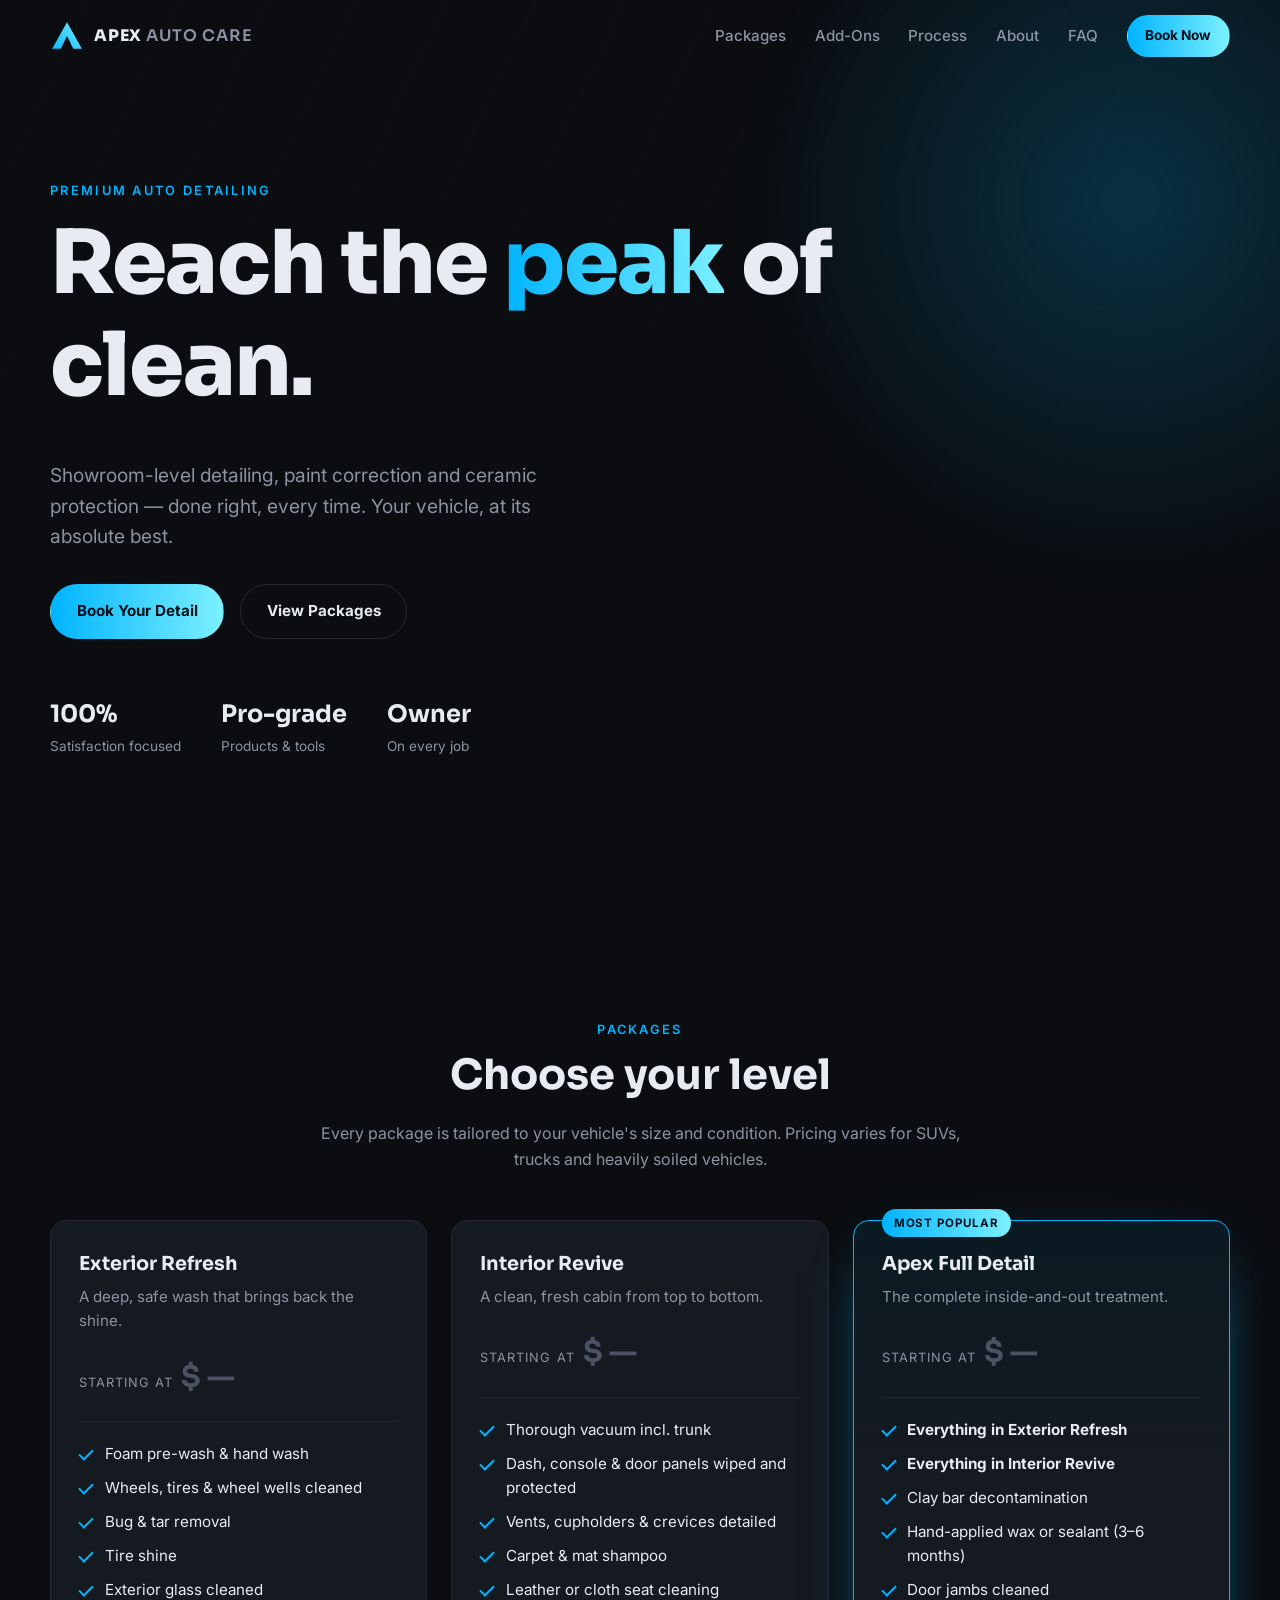
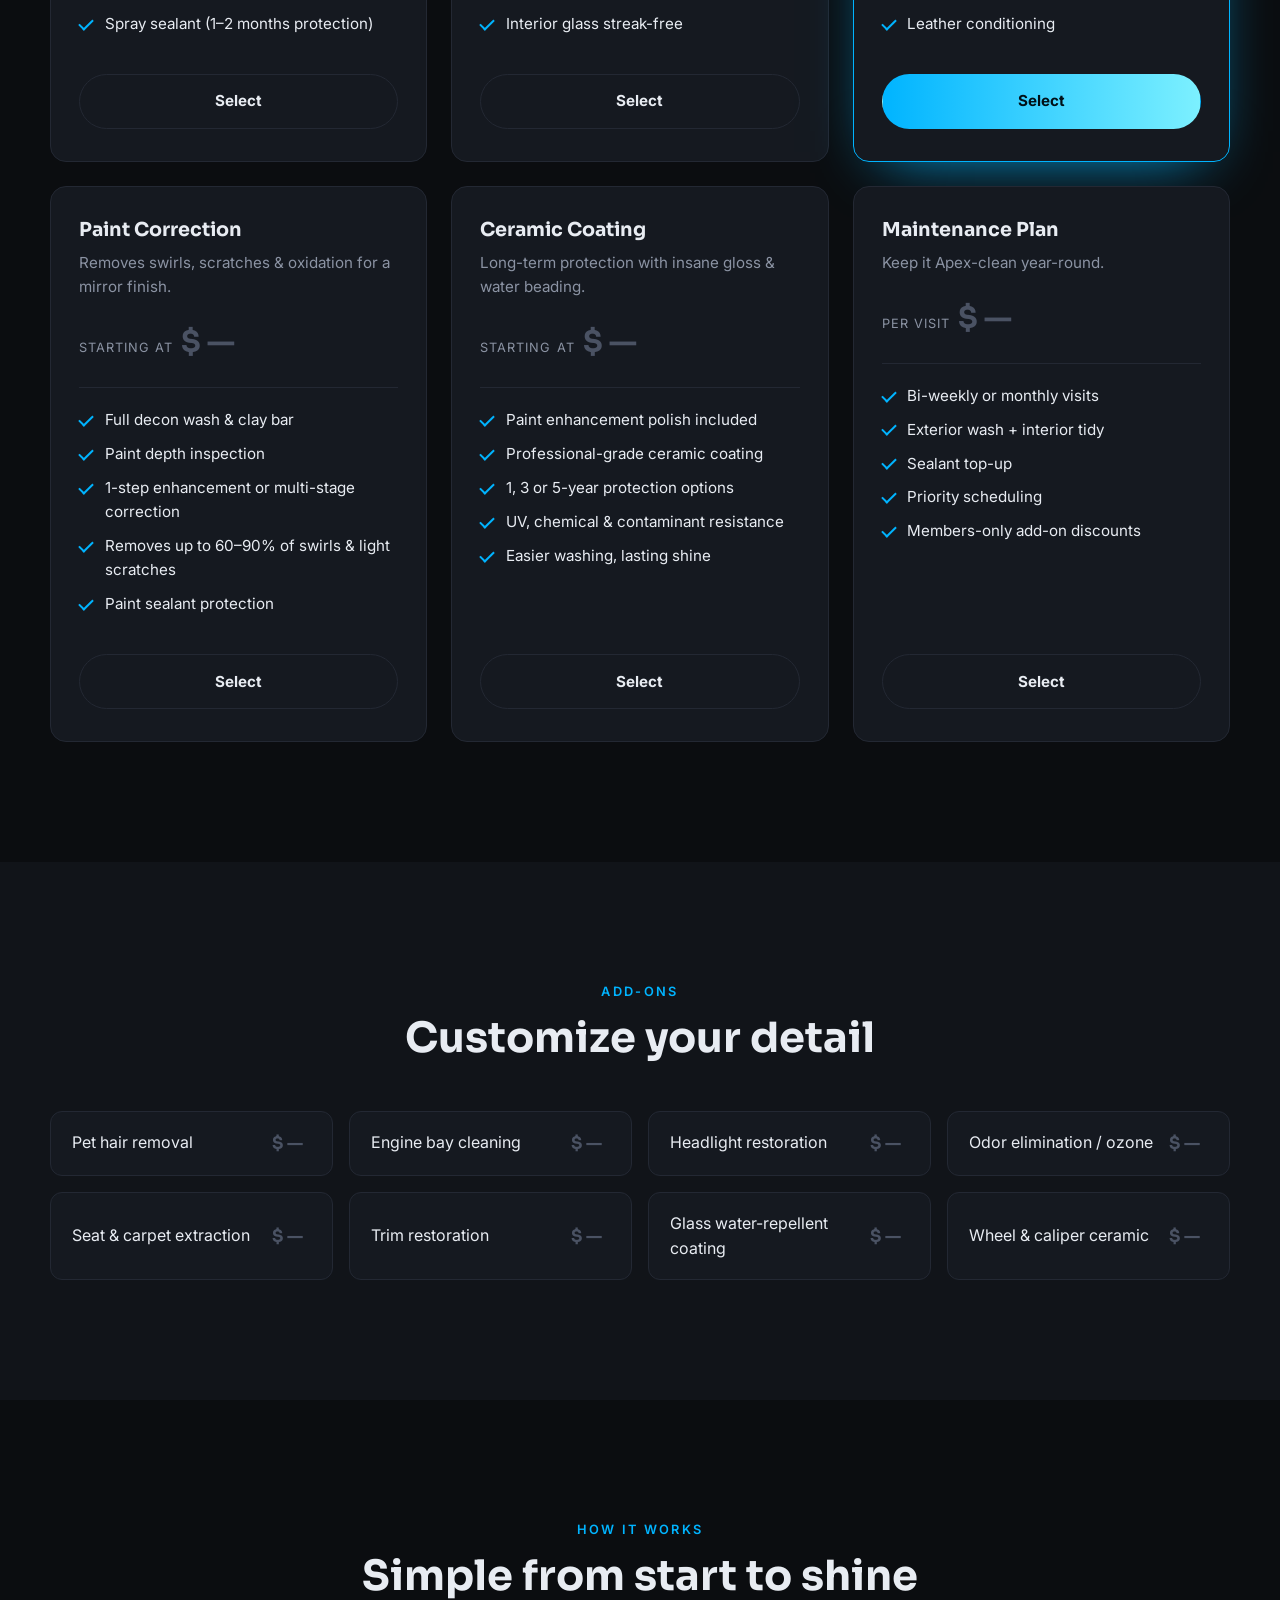
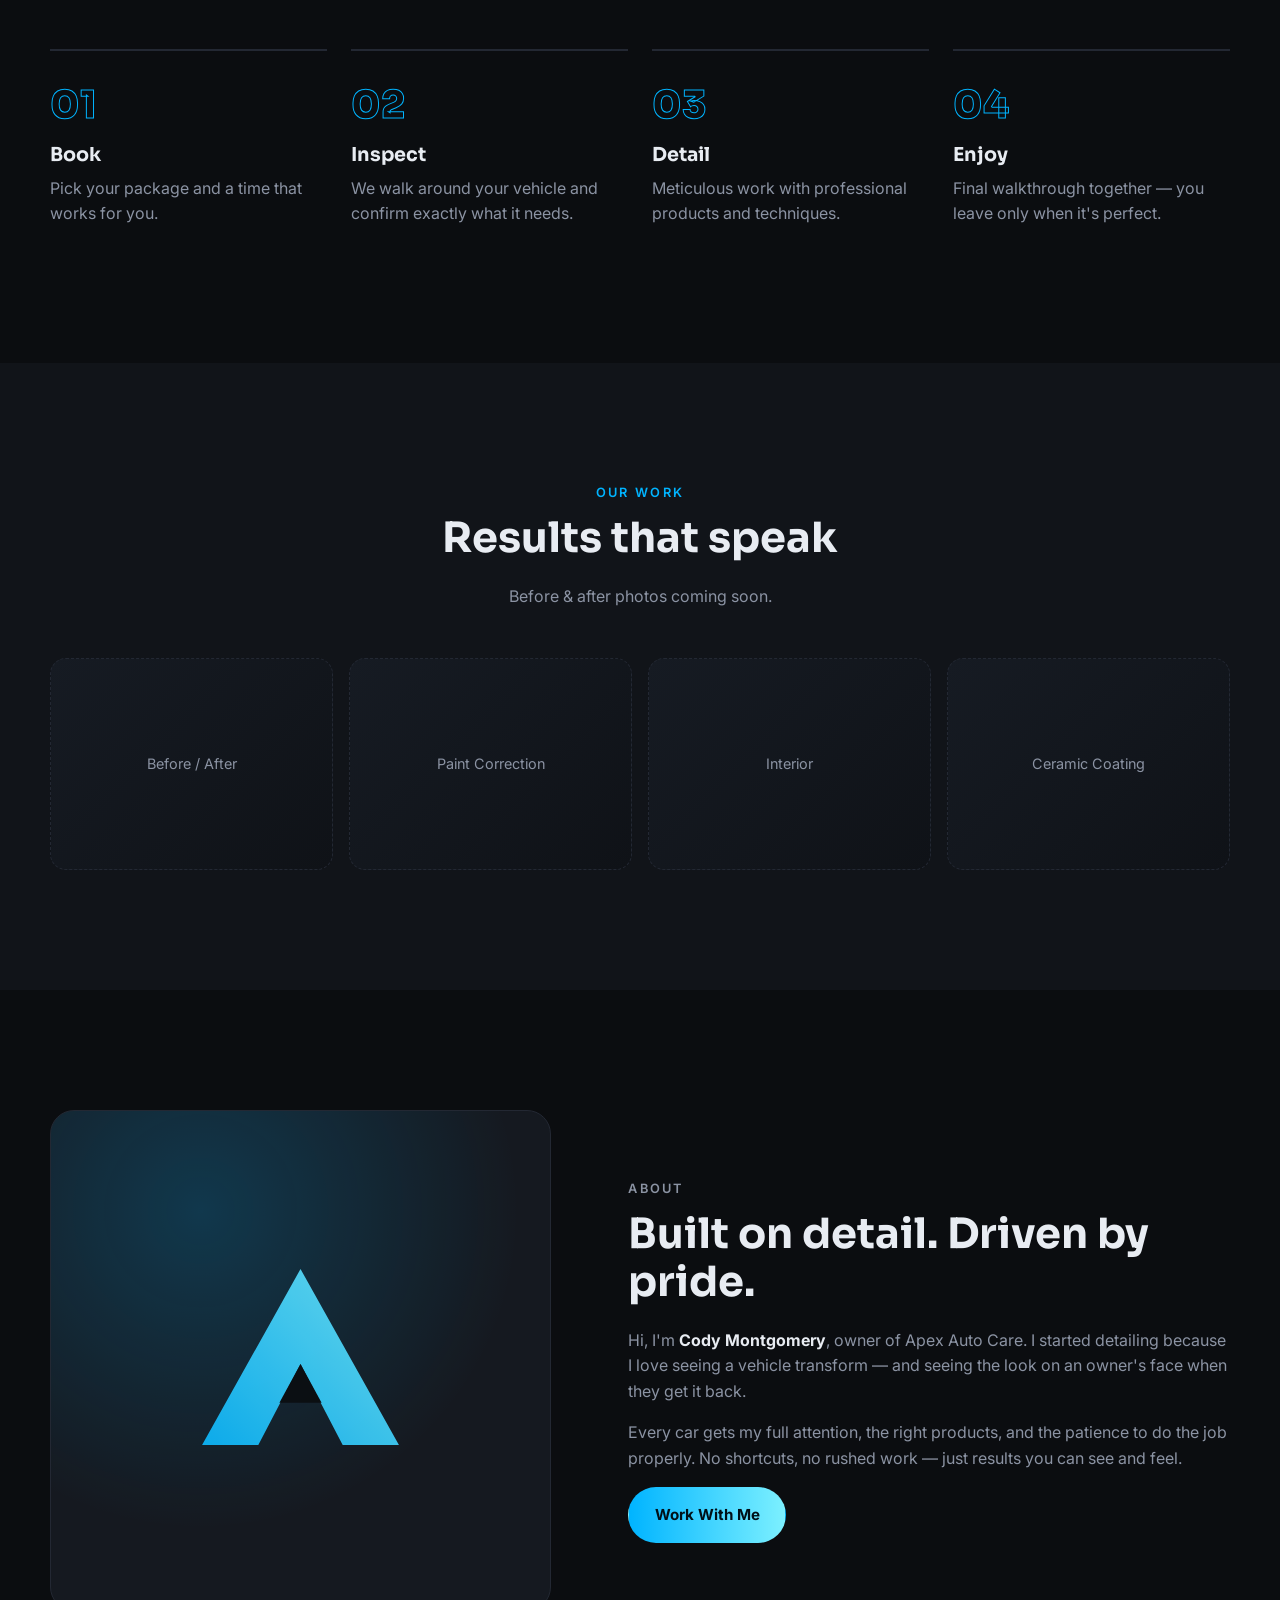
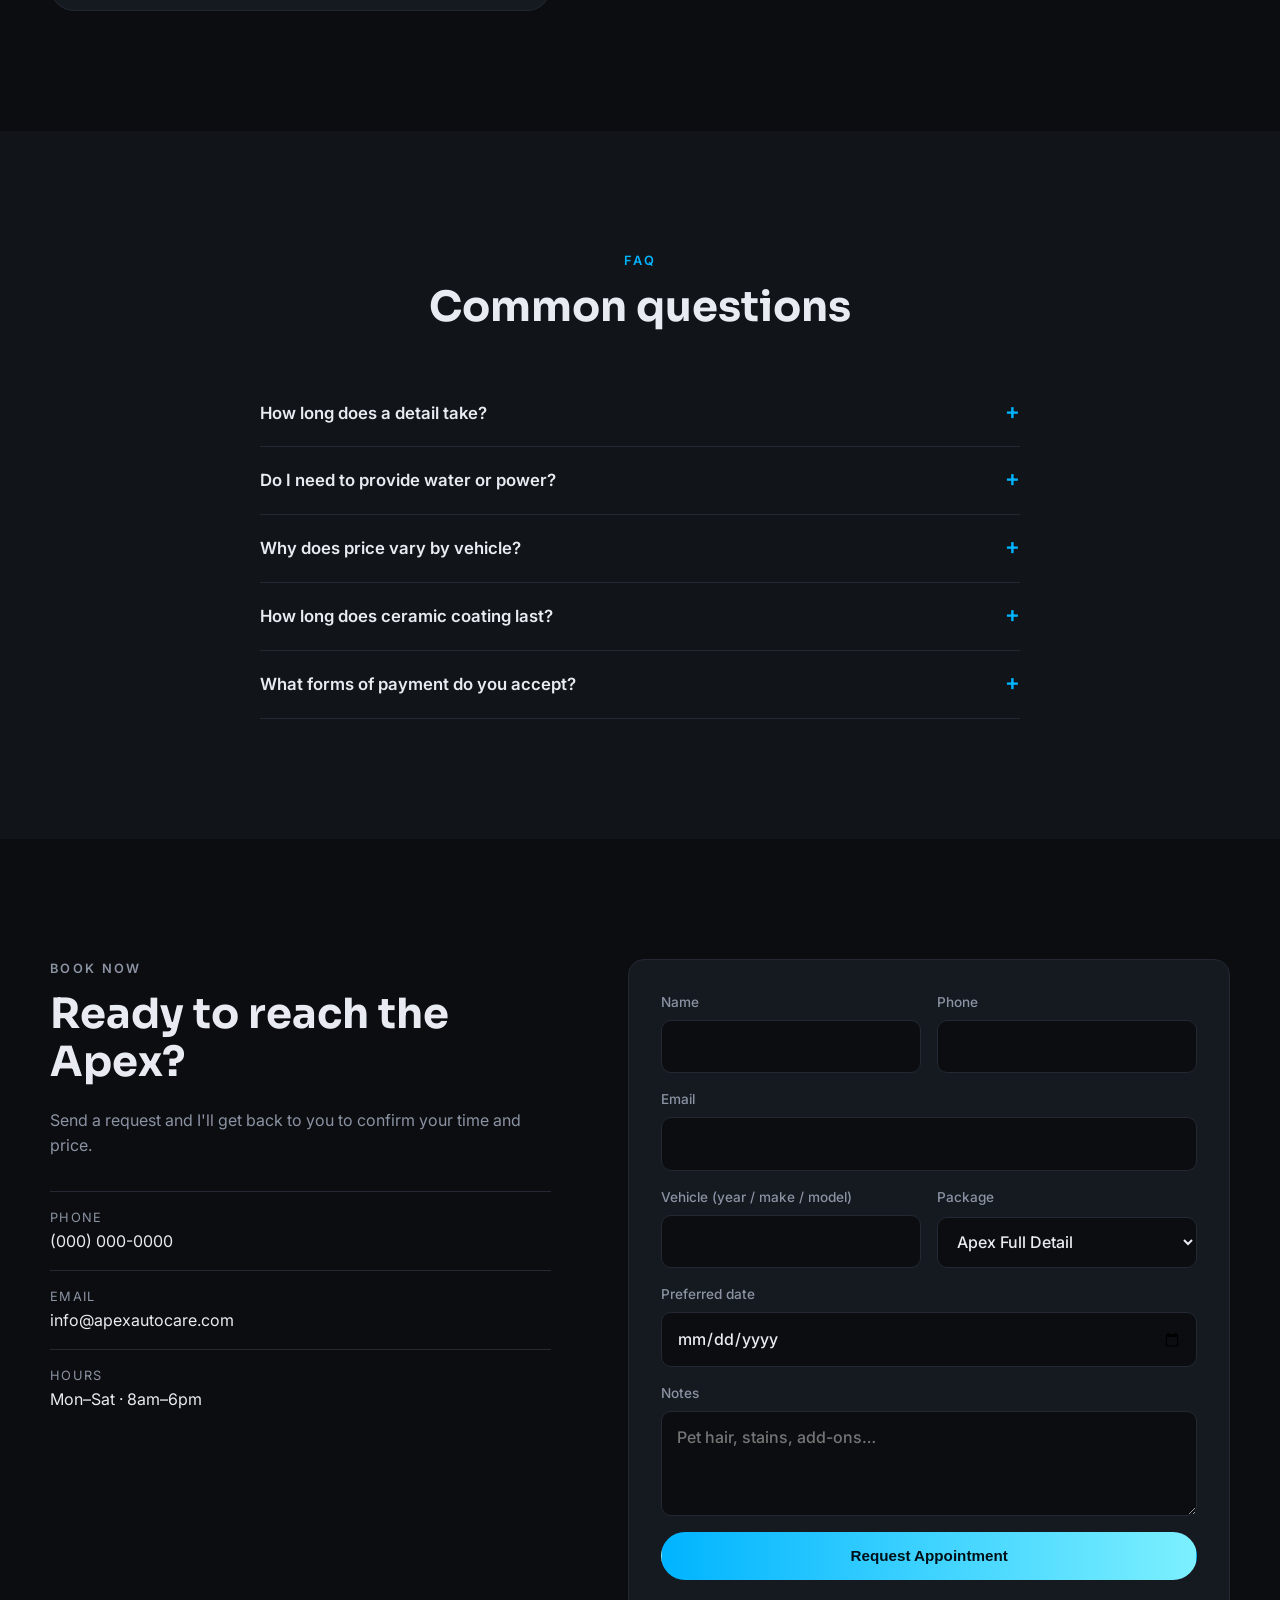
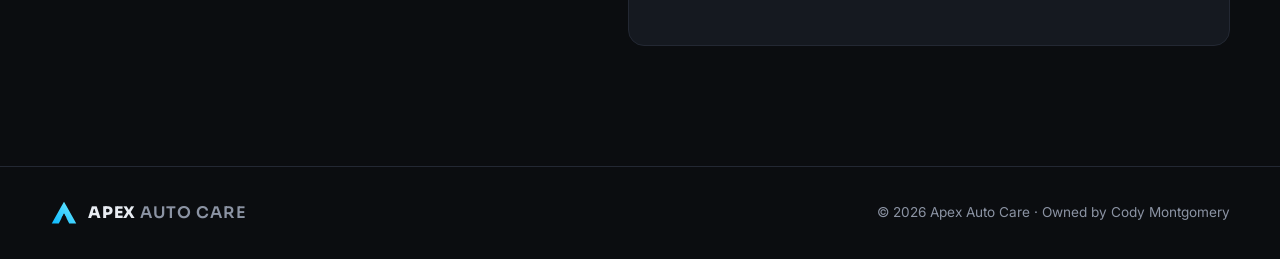
==== index.html @ 931d9468 "Add Apex Auto Care website and project memory file Co-Authored-By: Claude Opus 5.5 <noreply@anthropi" ====
<!DOCTYPE html>
<html lang="en">
<head>
  <meta charset="UTF-8" />
  <meta name="viewport" content="width=device-width, initial-scale=1.0" />
  <title>Apex Auto Care | Professional Auto Detailing</title>
  <meta name="description" content="Apex Auto Care — premium auto detailing, paint correction and ceramic coating. Owned and operated by Cody Montgomery." />
  <meta name="theme-color" content="#0b0d10" />
  <link rel="icon" href="assets/logo.svg" type="image/svg+xml" />
  <link rel="preconnect" href="https://fonts.googleapis.com" />
  <link rel="preconnect" href="https://fonts.gstatic.com" crossorigin />
  <link href="https://fonts.googleapis.com/css2?family=Inter:wght@400;500;600;700&family=Sora:wght@600;700;800&display=swap" rel="stylesheet" />
  <link rel="stylesheet" href="styles.css" />
</head>
<body>

  <!-- ===== NAV ===== -->
  <header class="nav" id="nav">
    <div class="container nav__inner">
      <a href="#top" class="logo" aria-label="Apex Auto Care home">
        <img src="assets/logo.svg" alt="" width="34" height="34" />
        <span>APEX <em>AUTO CARE</em></span>
      </a>
      <nav class="nav__links" id="navLinks" aria-label="Main">
        <a href="#packages">Packages</a>
        <a href="#addons">Add-Ons</a>
        <a href="#process">Process</a>
        <a href="#about">About</a>
        <a href="#faq">FAQ</a>
        <a href="#book" class="btn btn--sm">Book Now</a>
      </nav>
      <button class="nav__toggle" id="navToggle" aria-label="Open menu" aria-expanded="false" aria-controls="navLinks">
        <span></span><span></span><span></span>
      </button>
    </div>
  </header>

  <main id="top">

    <!-- ===== HERO ===== -->
    <section class="hero">
      <div class="hero__glow" aria-hidden="true"></div>
      <div class="container hero__inner">
        <p class="eyebrow">Premium Auto Detailing</p>
        <h1>Reach the <span class="accent">peak</span> of clean.</h1>
        <p class="hero__sub">Showroom-level detailing, paint correction and ceramic protection — done right, every time. Your vehicle, at its absolute best.</p>
        <div class="hero__cta">
          <a href="#book" class="btn">Book Your Detail</a>
          <a href="#packages" class="btn btn--ghost">View Packages</a>
        </div>
        <ul class="hero__stats">
          <li><strong>100%</strong><span>Satisfaction focused</span></li>
          <li><strong>Pro-grade</strong><span>Products &amp; tools</span></li>
          <li><strong>Owner</strong><span>On every job</span></li>
        </ul>
      </div>
    </section>

    <!-- ===== PACKAGES ===== -->
    <section class="section" id="packages">
      <div class="container">
        <div class="section__head">
          <p class="eyebrow">Packages</p>
          <h2>Choose your level</h2>
          <p>Every package is tailored to your vehicle's size and condition. Pricing varies for SUVs, trucks and heavily soiled vehicles.</p>
        </div>

        <div class="cards">
          <!-- Exterior -->
          <article class="card">
            <h3>Exterior Refresh</h3>
            <p class="card__desc">A deep, safe wash that brings back the shine.</p>
            <p class="price"><span class="price__from">Starting at</span> <span class="price__amt"><!-- PRICE --></span></p>
            <ul class="checks">
              <li>Foam pre-wash &amp; hand wash</li>
              <li>Wheels, tires &amp; wheel wells cleaned</li>
              <li>Bug &amp; tar removal</li>
              <li>Tire shine</li>
              <li>Exterior glass cleaned</li>
              <li>Spray sealant (1–2 months protection)</li>
            </ul>
            <a href="#book" class="btn btn--ghost btn--block" data-package="Exterior Refresh">Select</a>
          </article>

          <!-- Interior -->
          <article class="card">
            <h3>Interior Revive</h3>
            <p class="card__desc">A clean, fresh cabin from top to bottom.</p>
            <p class="price"><span class="price__from">Starting at</span> <span class="price__amt"><!-- PRICE --></span></p>
            <ul class="checks">
              <li>Thorough vacuum incl. trunk</li>
              <li>Dash, console &amp; door panels wiped and protected</li>
              <li>Vents, cupholders &amp; crevices detailed</li>
              <li>Carpet &amp; mat shampoo</li>
              <li>Leather or cloth seat cleaning</li>
              <li>Interior glass streak-free</li>
            </ul>
            <a href="#book" class="btn btn--ghost btn--block" data-package="Interior Revive">Select</a>
          </article>

          <!-- Full Detail (featured) -->
          <article class="card card--featured">
            <span class="badge">Most Popular</span>
            <h3>Apex Full Detail</h3>
            <p class="card__desc">The complete inside-and-out treatment.</p>
            <p class="price"><span class="price__from">Starting at</span> <span class="price__amt"><!-- PRICE --></span></p>
            <ul class="checks">
              <li><strong>Everything in Exterior Refresh</strong></li>
              <li><strong>Everything in Interior Revive</strong></li>
              <li>Clay bar decontamination</li>
              <li>Hand-applied wax or sealant (3–6 months)</li>
              <li>Door jambs cleaned</li>
              <li>Leather conditioning</li>
            </ul>
            <a href="#book" class="btn btn--block" data-package="Apex Full Detail">Select</a>
          </article>

          <!-- Paint Correction -->
          <article class="card">
            <h3>Paint Correction</h3>
            <p class="card__desc">Removes swirls, scratches &amp; oxidation for a mirror finish.</p>
            <p class="price"><span class="price__from">Starting at</span> <span class="price__amt"><!-- PRICE --></span></p>
            <ul class="checks">
              <li>Full decon wash &amp; clay bar</li>
              <li>Paint depth inspection</li>
              <li>1-step enhancement or multi-stage correction</li>
              <li>Removes up to 60–90% of swirls &amp; light scratches</li>
              <li>Paint sealant protection</li>
            </ul>
            <a href="#book" class="btn btn--ghost btn--block" data-package="Paint Correction">Select</a>
          </article>

          <!-- Ceramic -->
          <article class="card">
            <h3>Ceramic Coating</h3>
            <p class="card__desc">Long-term protection with insane gloss &amp; water beading.</p>
            <p class="price"><span class="price__from">Starting at</span> <span class="price__amt"><!-- PRICE --></span></p>
            <ul class="checks">
              <li>Paint enhancement polish included</li>
              <li>Professional-grade ceramic coating</li>
              <li>1, 3 or 5-year protection options</li>
              <li>UV, chemical &amp; contaminant resistance</li>
              <li>Easier washing, lasting shine</li>
            </ul>
            <a href="#book" class="btn btn--ghost btn--block" data-package="Ceramic Coating">Select</a>
          </article>

          <!-- Maintenance -->
          <article class="card">
            <h3>Maintenance Plan</h3>
            <p class="card__desc">Keep it Apex-clean year-round.</p>
            <p class="price"><span class="price__from">Per visit</span> <span class="price__amt"><!-- PRICE --></span></p>
            <ul class="checks">
              <li>Bi-weekly or monthly visits</li>
              <li>Exterior wash + interior tidy</li>
              <li>Sealant top-up</li>
              <li>Priority scheduling</li>
              <li>Members-only add-on discounts</li>
            </ul>
            <a href="#book" class="btn btn--ghost btn--block" data-package="Maintenance Plan">Select</a>
          </article>
        </div>
      </div>
    </section>

    <!-- ===== ADD-ONS ===== -->
    <section class="section section--alt" id="addons">
      <div class="container">
        <div class="section__head">
          <p class="eyebrow">Add-Ons</p>
          <h2>Customize your detail</h2>
        </div>
        <div class="addons">
          <div class="addon"><span>Pet hair removal</span><span class="price__amt"><!-- PRICE --></span></div>
          <div class="addon"><span>Engine bay cleaning</span><span class="price__amt"><!-- PRICE --></span></div>
          <div class="addon"><span>Headlight restoration</span><span class="price__amt"><!-- PRICE --></span></div>
          <div class="addon"><span>Odor elimination / ozone</span><span class="price__amt"><!-- PRICE --></span></div>
          <div class="addon"><span>Seat &amp; carpet extraction</span><span class="price__amt"><!-- PRICE --></span></div>
          <div class="addon"><span>Trim restoration</span><span class="price__amt"><!-- PRICE --></span></div>
          <div class="addon"><span>Glass water-repellent coating</span><span class="price__amt"><!-- PRICE --></span></div>
          <div class="addon"><span>Wheel &amp; caliper ceramic</span><span class="price__amt"><!-- PRICE --></span></div>
        </div>
      </div>
    </section>

    <!-- ===== PROCESS ===== -->
    <section class="section" id="process">
      <div class="container">
        <div class="section__head">
          <p class="eyebrow">How It Works</p>
          <h2>Simple from start to shine</h2>
        </div>
        <ol class="steps">
          <li><span class="steps__num">01</span><h3>Book</h3><p>Pick your package and a time that works for you.</p></li>
          <li><span class="steps__num">02</span><h3>Inspect</h3><p>We walk around your vehicle and confirm exactly what it needs.</p></li>
          <li><span class="steps__num">03</span><h3>Detail</h3><p>Meticulous work with professional products and techniques.</p></li>
          <li><span class="steps__num">04</span><h3>Enjoy</h3><p>Final walkthrough together — you leave only when it's perfect.</p></li>
        </ol>
      </div>
    </section>

    <!-- ===== GALLERY ===== -->
    <section class="section section--alt" id="gallery">
      <div class="container">
        <div class="section__head">
          <p class="eyebrow">Our Work</p>
          <h2>Results that speak</h2>
          <p>Before &amp; after photos coming soon.</p>
        </div>
        <!-- Replace each .gallery__item with <img src="assets/photo.jpg" alt="..."> -->
        <div class="gallery">
          <div class="gallery__item"><span>Before / After</span></div>
          <div class="gallery__item"><span>Paint Correction</span></div>
          <div class="gallery__item"><span>Interior</span></div>
          <div class="gallery__item"><span>Ceramic Coating</span></div>
        </div>
      </div>
    </section>

    <!-- ===== ABOUT ===== -->
    <section class="section" id="about">
      <div class="container about">
        <div class="about__img" aria-hidden="true">
          <img src="assets/logo.svg" alt="" />
        </div>
        <div>
          <p class="eyebrow">About</p>
          <h2>Built on detail. Driven by pride.</h2>
          <p>Hi, I'm <strong>Cody Montgomery</strong>, owner of Apex Auto Care. I started detailing because I love seeing a vehicle transform — and seeing the look on an owner's face when they get it back.</p>
          <p>Every car gets my full attention, the right products, and the patience to do the job properly. No shortcuts, no rushed work — just results you can see and feel.</p>
          <a href="#book" class="btn">Work With Me</a>
        </div>
      </div>
    </section>

    <!-- ===== FAQ ===== -->
    <section class="section section--alt" id="faq">
      <div class="container container--narrow">
        <div class="section__head">
          <p class="eyebrow">FAQ</p>
          <h2>Common questions</h2>
        </div>
        <details>
          <summary>How long does a detail take?</summary>
          <p>Most exterior or interior packages take 1–3 hours. A full detail typically takes 3–5 hours, and paint correction or ceramic coating can take a full day or more.</p>
        </details>
        <details>
          <summary>Do I need to provide water or power?</summary>
          <p>Let us know your setup when booking and we'll confirm what's needed for your location.</p>
        </details>
        <details>
          <summary>Why does price vary by vehicle?</summary>
          <p>Larger vehicles and those with heavy dirt, pet hair, or stains take more time and product. We'll always confirm the price before starting.</p>
        </details>
        <details>
          <summary>How long does ceramic coating last?</summary>
          <p>Depending on the coating chosen and how it's maintained, 1 to 5+ years.</p>
        </details>
        <details>
          <summary>What forms of payment do you accept?</summary>
          <p>Cash, card and common payment apps. Payment is due when the job is complete.</p>
        </details>
      </div>
    </section>

    <!-- ===== BOOK / CONTACT ===== -->
    <section class="section" id="book">
      <div class="container book">
        <div>
          <p class="eyebrow">Book Now</p>
          <h2>Ready to reach the Apex?</h2>
          <p>Send a request and I'll get back to you to confirm your time and price.</p>
          <ul class="contact">
            <!-- TODO: replace placeholders with real info -->
            <li><span>Phone</span><a href="tel:+10000000000">(000) 000-0000</a></li>
            <li><span>Email</span><a href="mailto:info@apexautocare.com">info@apexautocare.com</a></li>
            <li><span>Hours</span>Mon–Sat · 8am–6pm</li>
          </ul>
        </div>

        <!-- TODO: connect to a form service (e.g. Formspree) by setting action="..." -->
        <form class="form" id="bookForm" novalidate>
          <div class="form__row">
            <label>Name<input type="text" name="name" required autocomplete="name" /></label>
            <label>Phone<input type="tel" name="phone" required autocomplete="tel" /></label>
          </div>
          <label>Email<input type="email" name="email" autocomplete="email" /></label>
          <div class="form__row">
            <label>Vehicle (year / make / model)<input type="text" name="vehicle" required /></label>
            <label>Package
              <select name="package" id="packageSelect">
                <option>Exterior Refresh</option>
                <option>Interior Revive</option>
                <option selected>Apex Full Detail</option>
                <option>Paint Correction</option>
                <option>Ceramic Coating</option>
                <option>Maintenance Plan</option>
                <option>Not sure yet</option>
              </select>
            </label>
          </div>
          <label>Preferred date<input type="date" name="date" /></label>
          <label>Notes<textarea name="notes" rows="3" placeholder="Pet hair, stains, add-ons…"></textarea></label>
          <button type="submit" class="btn btn--block">Request Appointment</button>
          <p class="form__msg" id="formMsg" role="status"></p>
        </form>
      </div>
    </section>
  </main>

  <!-- ===== FOOTER ===== -->
  <footer class="footer">
    <div class="container footer__inner">
      <a href="#top" class="logo">
        <img src="assets/logo.svg" alt="" width="28" height="28" />
        <span>APEX <em>AUTO CARE</em></span>
      </a>
      <p>&copy; <span id="year"></span> Apex Auto Care · Owned by Cody Montgomery</p>
    </div>
  </footer>

  <script src="script.js"></script>
</body>
</html>
---- styles.css ----
/* ===== Apex Auto Care — theme tokens ===== */
:root {
  --bg: #0b0d10;
  --bg-alt: #111419;
  --card: #151920;
  --line: #232833;
  --text: #e8ecf2;
  --muted: #8b93a3;
  --accent: #00b4ff;
  --accent-2: #7cf0ff;
  --radius: 16px;
  --font: "Inter", system-ui, sans-serif;
  --font-head: "Sora", "Inter", sans-serif;
}

*, *::before, *::after { box-sizing: border-box; }
html { scroll-behavior: smooth; scroll-padding-top: 80px; }
body {
  margin: 0;
  background: var(--bg);
  color: var(--text);
  font-family: var(--font);
  line-height: 1.6;
  -webkit-font-smoothing: antialiased;
  overflow-x: hidden;
}
img { max-width: 100%; display: block; }
a { color: inherit; text-decoration: none; }
h1, h2, h3 { font-family: var(--font-head); line-height: 1.15; margin: 0 0 .5em; }
h2 { font-size: clamp(1.8rem, 4vw, 2.6rem); }
h3 { font-size: 1.2rem; }
p { margin: 0 0 1em; }

.container { width: min(1180px, 100% - 32px); margin-inline: auto; }
.container--narrow { width: min(760px, 100% - 32px); }
.accent {
  background: linear-gradient(90deg, var(--accent), var(--accent-2));
  -webkit-background-clip: text; background-clip: text; color: transparent;
}
.eyebrow {
  color: var(--accent); font-weight: 600; font-size: .8rem;
  letter-spacing: .18em; text-transform: uppercase; margin-bottom: .75rem;
}

/* ===== Buttons ===== */
.btn {
  display: inline-flex; align-items: center; justify-content: center;
  padding: .9rem 1.6rem; border-radius: 999px; border: 1px solid transparent;
  background: linear-gradient(90deg, var(--accent), var(--accent-2));
  color: #001018; font-weight: 700; font-size: .95rem; cursor: pointer;
  transition: transform .2s, box-shadow .2s, background .2s;
}
.btn:hover { transform: translateY(-2px); box-shadow: 0 10px 30px -10px var(--accent); }
.btn--ghost { background: transparent; color: var(--text); border-color: var(--line); }
.btn--ghost:hover { border-color: var(--accent); box-shadow: none; }
.btn--sm { padding: .55rem 1.1rem; font-size: .85rem; }
.btn--block { width: 100%; }

/* ===== Nav ===== */
.nav {
  position: fixed; inset: 0 0 auto; z-index: 50;
  transition: background .3s, border-color .3s;
  border-bottom: 1px solid transparent;
}
.nav.is-scrolled {
  background: rgba(11, 13, 16, .85);
  backdrop-filter: blur(12px); -webkit-backdrop-filter: blur(12px);
  border-color: var(--line);
}
.nav__inner { display: flex; align-items: center; justify-content: space-between; height: 72px; }
.logo { display: flex; align-items: center; gap: .6rem; font-family: var(--font-head); font-weight: 800; letter-spacing: .06em; }
.logo em { font-style: normal; font-weight: 600; color: var(--muted); }
.nav__links { display: flex; align-items: center; gap: 1.8rem; font-weight: 500; font-size: .95rem; }
.nav__links a:not(.btn) { color: var(--muted); transition: color .2s; }
.nav__links a:not(.btn):hover { color: var(--text); }
.nav__toggle { display: none; background: none; border: 0; padding: 8px; cursor: pointer; }
.nav__toggle span { display: block; width: 24px; height: 2px; background: var(--text); margin: 5px 0; transition: .3s; }

/* ===== Hero ===== */
.hero {
  position: relative; min-height: 100svh; display: flex; align-items: center;
  padding: 120px 0 80px; overflow: hidden;
  background:
    linear-gradient(180deg, rgba(11,13,16,.2), var(--bg) 95%),
    repeating-linear-gradient(115deg, transparent 0 80px, rgba(255,255,255,.015) 80px 81px);
}
.hero__glow {
  position: absolute; width: 900px; height: 900px; right: -300px; top: -250px;
  background: radial-gradient(circle, rgba(0,180,255,.22), transparent 60%);
  filter: blur(20px); pointer-events: none;
}
.hero__inner { position: relative; }
.hero h1 { font-size: clamp(2.6rem, 8vw, 5.5rem); font-weight: 800; max-width: 12ch; letter-spacing: -.02em; }
.hero__sub { color: var(--muted); font-size: clamp(1rem, 2vw, 1.2rem); max-width: 560px; margin-bottom: 2rem; }
.hero__cta { display: flex; flex-wrap: wrap; gap: 1rem; margin-bottom: 3.5rem; }
.hero__stats { list-style: none; padding: 0; margin: 0; display: flex; flex-wrap: wrap; gap: 2.5rem; }
.hero__stats strong { display: block; font-family: var(--font-head); font-size: 1.5rem; }
.hero__stats span { color: var(--muted); font-size: .85rem; }

/* ===== Sections ===== */
.section { padding: clamp(70px, 10vw, 120px) 0; }
.section--alt { background: var(--bg-alt); }
.section__head { text-align: center; max-width: 640px; margin: 0 auto 3rem; }
.section__head p:not(.eyebrow) { color: var(--muted); }

/* ===== Package cards ===== */
.cards { display: grid; grid-template-columns: repeat(auto-fit, minmax(290px, 1fr)); gap: 1.5rem; }
.card {
  position: relative; display: flex; flex-direction: column;
  background: var(--card); border: 1px solid var(--line); border-radius: var(--radius);
  padding: 2rem 1.75rem; transition: transform .25s, border-color .25s;
}
.card:hover { transform: translateY(-4px); border-color: #34404f; }
.card--featured {
  border-color: var(--accent);
  background: linear-gradient(180deg, rgba(0,180,255,.08), var(--card) 45%);
  box-shadow: 0 20px 60px -30px var(--accent);
}
.badge {
  position: absolute; top: -12px; left: 1.75rem;
  background: linear-gradient(90deg, var(--accent), var(--accent-2)); color: #001018;
  font-size: .72rem; font-weight: 700; text-transform: uppercase; letter-spacing: .08em;
  padding: .3rem .75rem; border-radius: 999px;
}
.card__desc { color: var(--muted); font-size: .95rem; }
.price { display: flex; align-items: baseline; gap: .5rem; margin: .25rem 0 1.25rem; padding-bottom: 1.25rem; border-bottom: 1px solid var(--line); }
.price__from { color: var(--muted); font-size: .8rem; text-transform: uppercase; letter-spacing: .08em; }
.price__amt { font-family: var(--font-head); font-size: 1.9rem; font-weight: 700; min-width: 3ch; }
.price__amt:empty::before { content: "$ —"; color: #4a5263; }
.checks { list-style: none; padding: 0; margin: 0 0 1.75rem; flex: 1; }
.checks li { position: relative; padding-left: 1.6rem; margin-bottom: .6rem; font-size: .95rem; }
.checks li::before {
  content: ""; position: absolute; left: 0; top: .45em; width: 14px; height: 8px;
  border-left: 2px solid var(--accent); border-bottom: 2px solid var(--accent); transform: rotate(-45deg);
}

/* ===== Add-ons ===== */
.addons { display: grid; grid-template-columns: repeat(auto-fit, minmax(260px, 1fr)); gap: 1rem; }
.addon {
  display: flex; justify-content: space-between; align-items: center; gap: 1rem;
  background: var(--card); border: 1px solid var(--line); border-radius: 12px; padding: 1.1rem 1.3rem;
}
.addon .price__amt { font-size: 1.1rem; color: var(--accent); }

/* ===== Process ===== */
.steps { list-style: none; padding: 0; margin: 0; display: grid; grid-template-columns: repeat(auto-fit, minmax(220px, 1fr)); gap: 1.5rem; }
.steps li { border-top: 2px solid var(--line); padding-top: 1.5rem; }
.steps__num { font-family: var(--font-head); font-weight: 800; font-size: 2.4rem; color: transparent; -webkit-text-stroke: 1px var(--accent); display: block; margin-bottom: .5rem; }
.steps p { color: var(--muted); }

/* ===== Gallery ===== */
.gallery { display: grid; grid-template-columns: repeat(auto-fit, minmax(240px, 1fr)); gap: 1rem; }
.gallery__item {
  aspect-ratio: 4 / 3; border-radius: var(--radius); border: 1px dashed var(--line);
  background: linear-gradient(135deg, #161b23, #0f1217);
  display: grid; place-items: center; color: var(--muted); font-size: .9rem; overflow: hidden;
}
.gallery__item img { width: 100%; height: 100%; object-fit: cover; }

/* ===== About ===== */
.about { display: grid; grid-template-columns: 1fr 1.2fr; gap: clamp(2rem, 6vw, 5rem); align-items: center; }
.about__img {
  aspect-ratio: 1; border-radius: 24px; border: 1px solid var(--line);
  background: radial-gradient(circle at 30% 20%, rgba(0,180,255,.2), transparent 60%), var(--card);
  display: grid; place-items: center;
}
.about__img img { width: 45%; opacity: .9; }
.about p { color: var(--muted); }
.about strong { color: var(--text); }

/* ===== FAQ ===== */
details { border-bottom: 1px solid var(--line); padding: 1.25rem 0; }
summary {
  cursor: pointer; list-style: none; font-weight: 600; font-size: 1.05rem;
  display: flex; justify-content: space-between; gap: 1rem;
}
summary::-webkit-details-marker { display: none; }
summary::after { content: "+"; color: var(--accent); font-size: 1.4rem; line-height: 1; transition: transform .2s; }
details[open] summary::after { transform: rotate(45deg); }
details p { color: var(--muted); margin: .75rem 0 0; }

/* ===== Booking ===== */
.book { display: grid; grid-template-columns: 1fr 1.2fr; gap: clamp(2rem, 6vw, 5rem); align-items: start; }
.book > div > p { color: var(--muted); }
.contact { list-style: none; padding: 0; margin: 2rem 0 0; }
.contact li { display: flex; flex-direction: column; padding: 1rem 0; border-top: 1px solid var(--line); }
.contact span { color: var(--muted); font-size: .8rem; text-transform: uppercase; letter-spacing: .1em; }
.contact a:hover { color: var(--accent); }
.form { background: var(--card); border: 1px solid var(--line); border-radius: var(--radius); padding: clamp(1.25rem, 4vw, 2rem); display: grid; gap: 1rem; }
.form__row { display: grid; grid-template-columns: 1fr 1fr; gap: 1rem; }
.form label { display: grid; gap: .4rem; font-size: .85rem; color: var(--muted); font-weight: 500; }
.form input, .form select, .form textarea {
  width: 100%; font: inherit; font-size: 1rem; color: var(--text);
  background: var(--bg); border: 1px solid var(--line); border-radius: 10px; padding: .8rem .9rem;
  transition: border-color .2s;
}
.form input:focus, .form select:focus, .form textarea:focus { outline: none; border-color: var(--accent); }
.form input.invalid { border-color: #ff5a6e; }
.form__msg { margin: 0; font-size: .9rem; color: var(--accent); min-height: 1.2em; }

/* ===== Footer ===== */
.footer { border-top: 1px solid var(--line); padding: 2rem 0; }
.footer__inner { display: flex; flex-wrap: wrap; justify-content: space-between; align-items: center; gap: 1rem; }
.footer p { color: var(--muted); font-size: .85rem; margin: 0; }

/* ===== Reveal animation ===== */
.reveal { opacity: 0; transform: translateY(24px); transition: opacity .7s ease, transform .7s ease; }
.reveal.is-visible { opacity: 1; transform: none; }
@media (prefers-reduced-motion: reduce) {
  html { scroll-behavior: auto; }
  .reveal { opacity: 1; transform: none; transition: none; }
}

/* ===== Responsive ===== */
@media (max-width: 860px) {
  .nav__toggle { display: block; }
  .nav__links {
    position: fixed; inset: 72px 0 auto; flex-direction: column; align-items: stretch; gap: 0;
    background: rgba(11, 13, 16, .97); backdrop-filter: blur(12px);
    border-bottom: 1px solid var(--line); padding: .5rem 16px 1.5rem;
    transform: translateY(-120%); transition: transform .35s ease; visibility: hidden;
  }
  .nav__links.is-open { transform: none; visibility: visible; }
  .nav__links a:not(.btn) { padding: 1rem 0; border-bottom: 1px solid var(--line); font-size: 1.05rem; }
  .nav__links .btn { margin-top: 1rem; padding: .9rem; }
  .nav.menu-open { background: rgba(11, 13, 16, .97); }
  .nav__toggle[aria-expanded="true"] span:nth-child(1) { transform: translateY(7px) rotate(45deg); }
  .nav__toggle[aria-expanded="true"] span:nth-child(2) { opacity: 0; }
  .nav__toggle[aria-expanded="true"] span:nth-child(3) { transform: translateY(-7px) rotate(-45deg); }

  .about, .book { grid-template-columns: 1fr; }
  .about__img { max-width: 320px; width: 100%; margin-inline: auto; }
}
@media (max-width: 520px) {
  .form__row { grid-template-columns: 1fr; }
  .hero__stats { gap: 1.5rem; }
  .hero__cta .btn { flex: 1; }
}
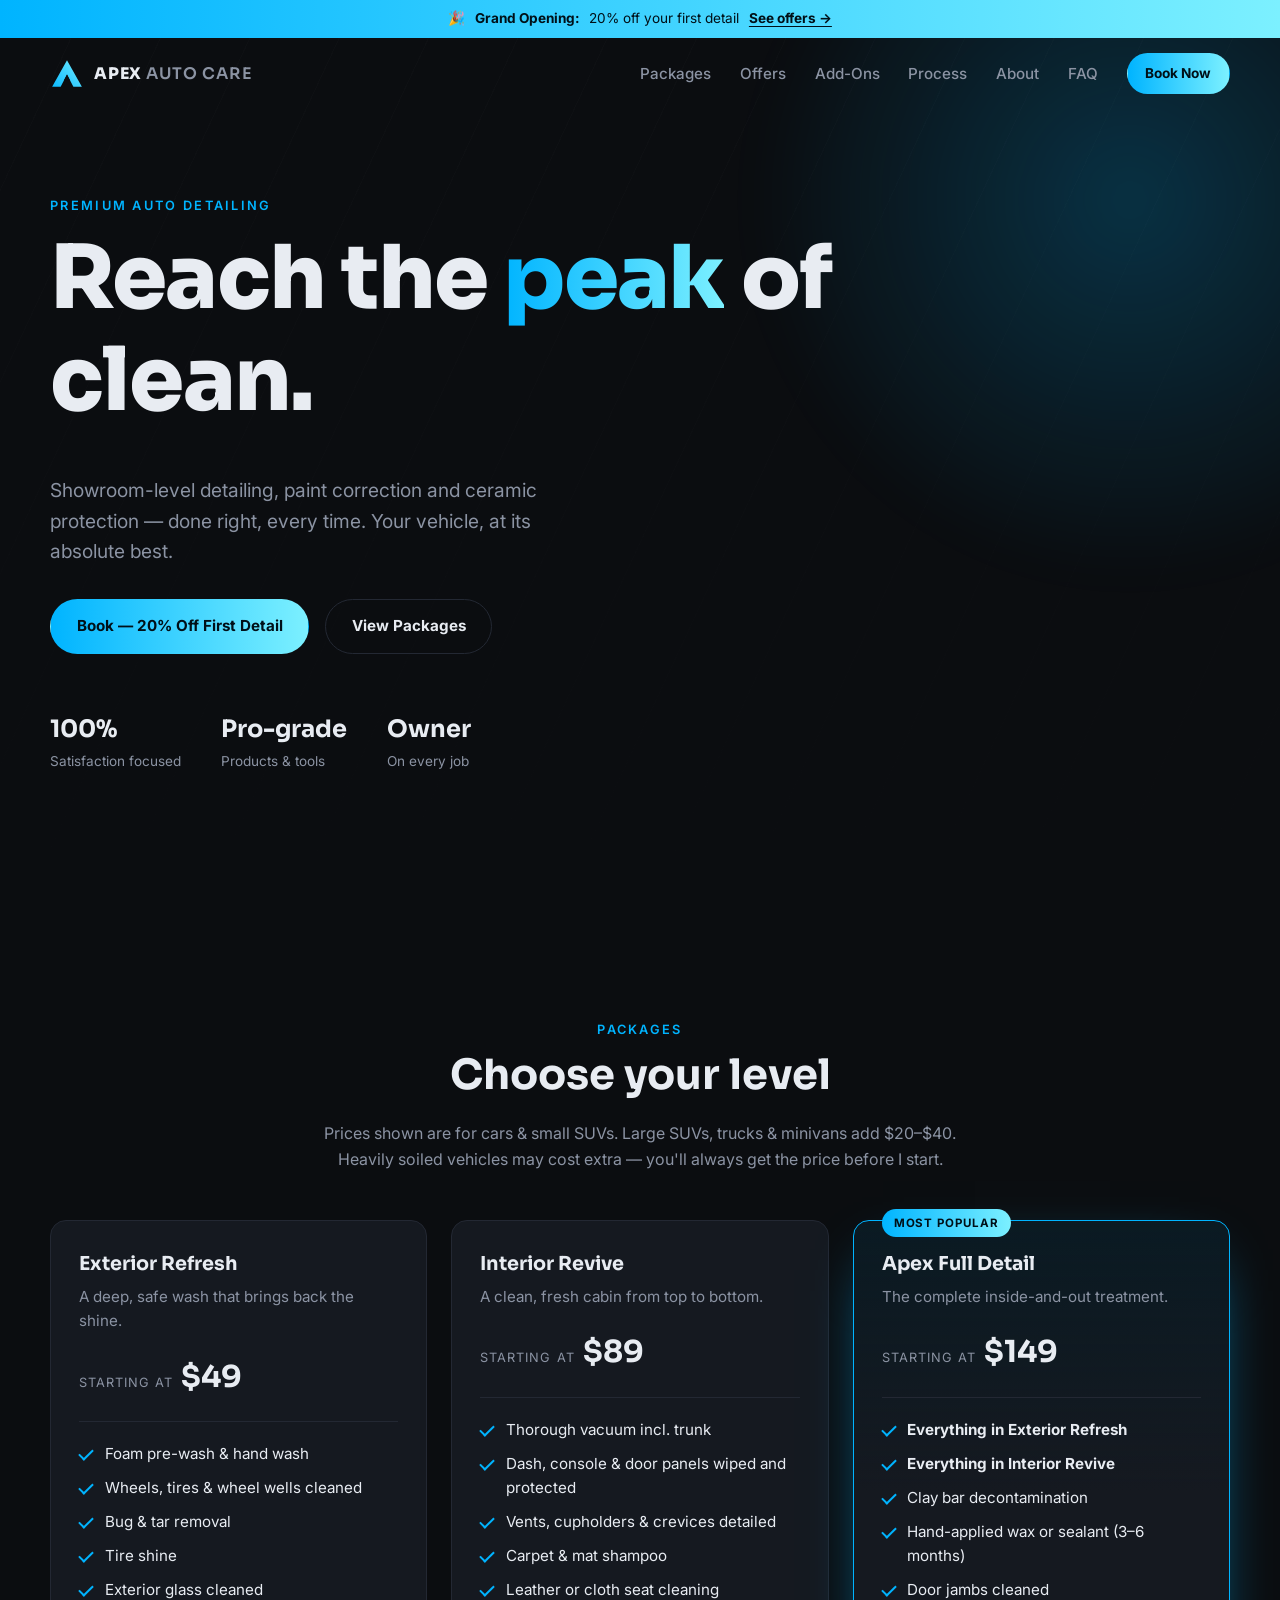
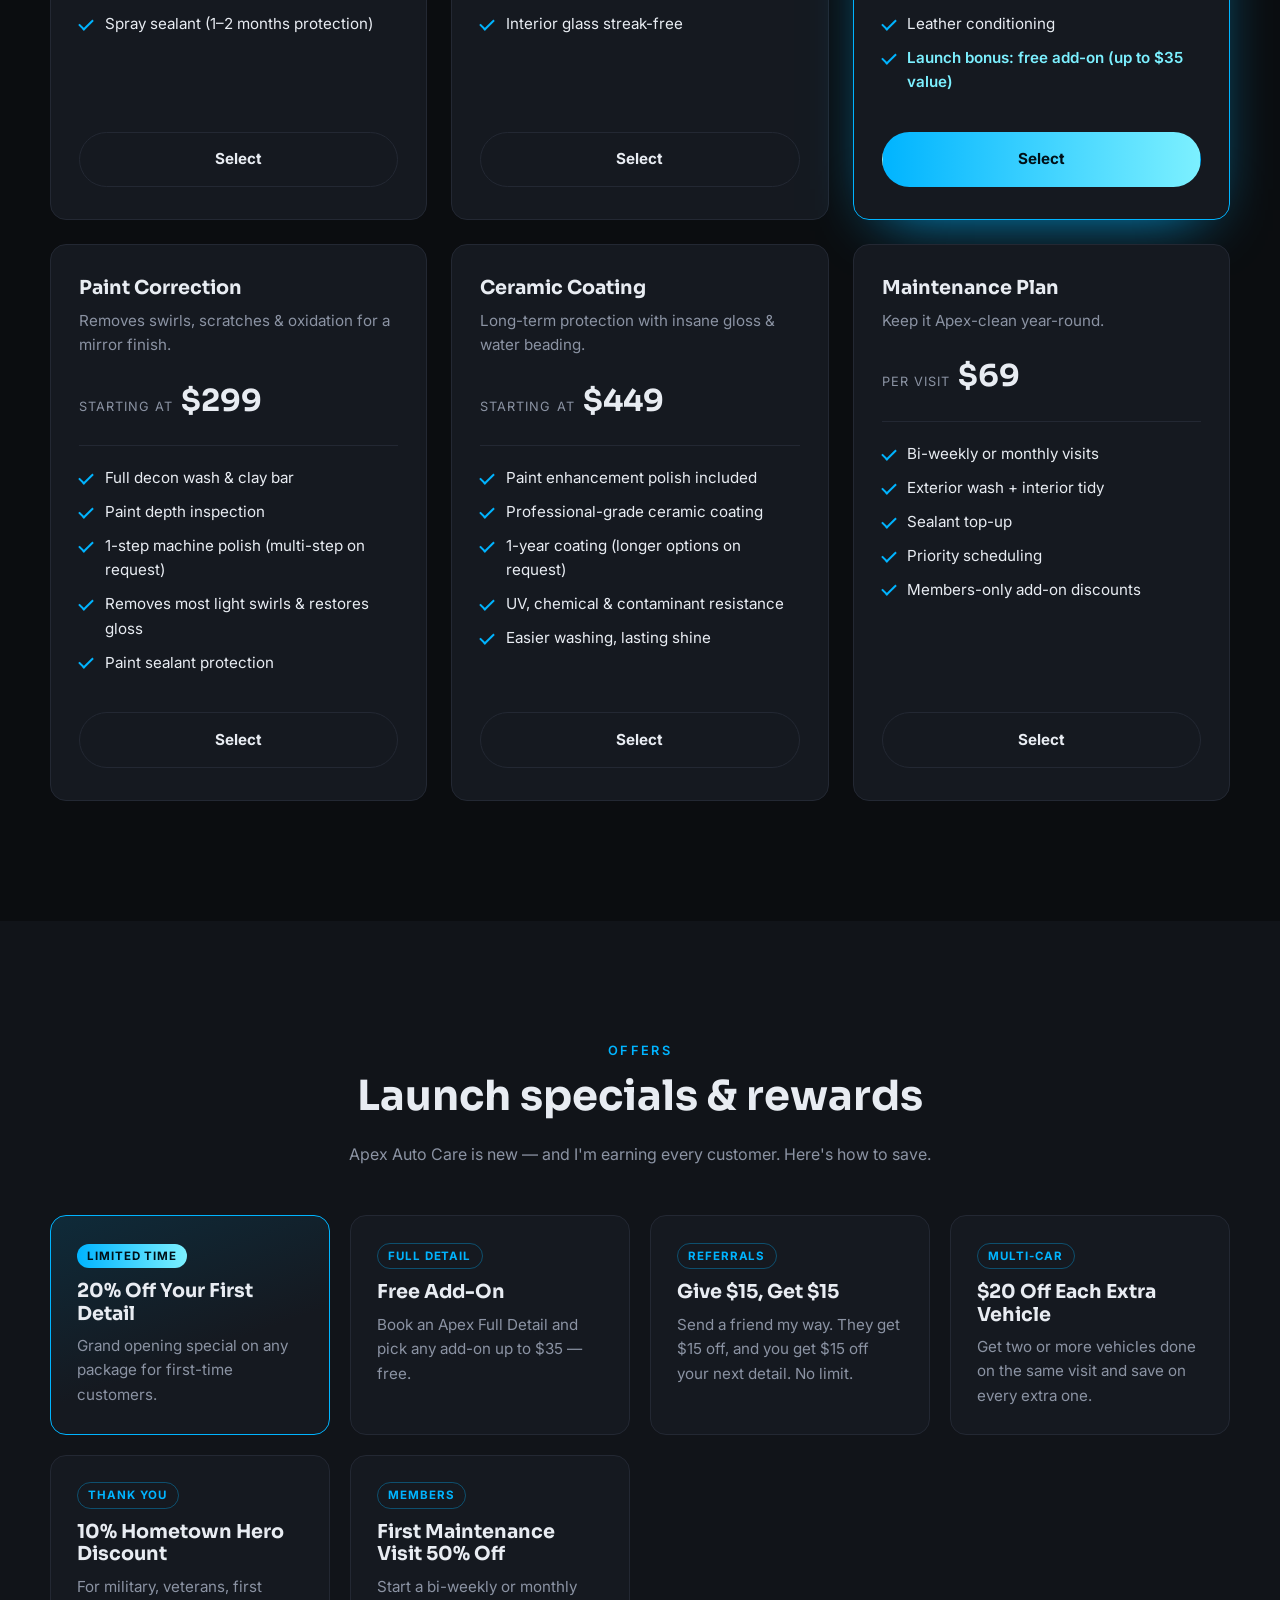
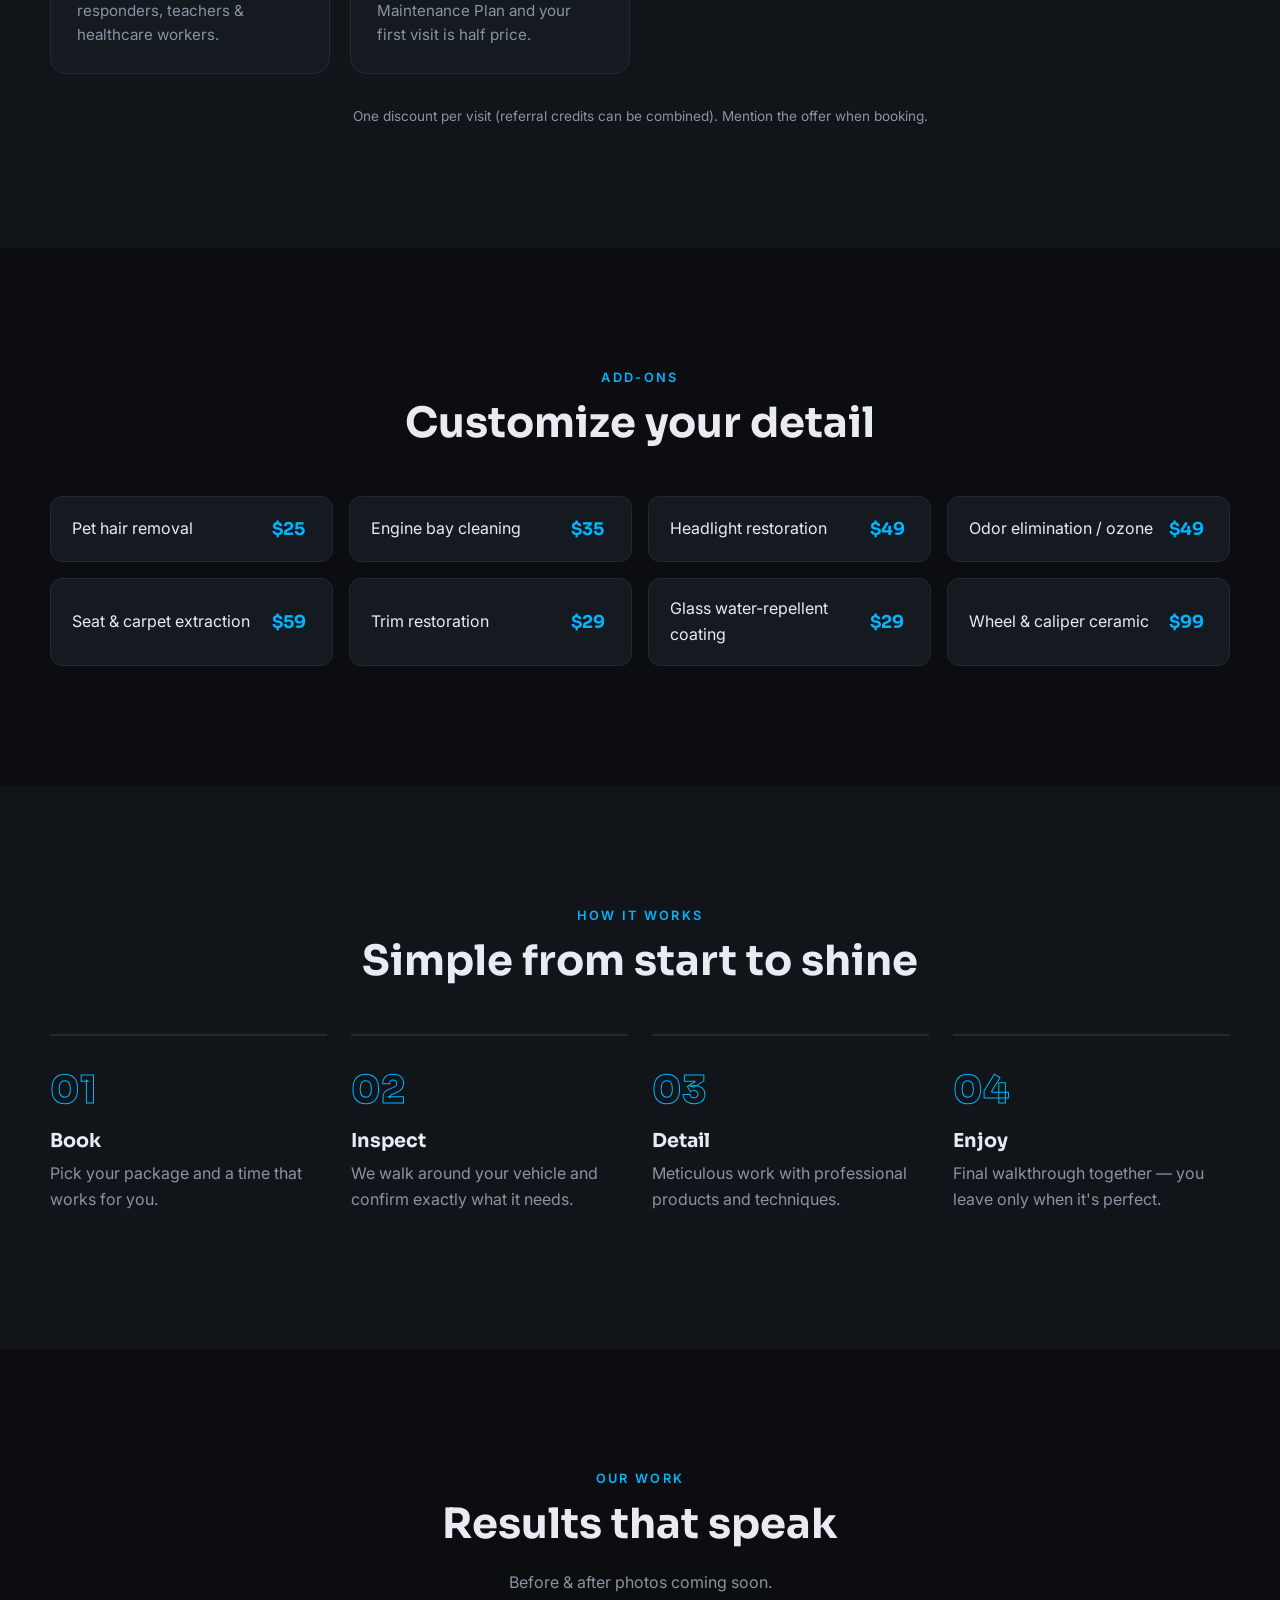
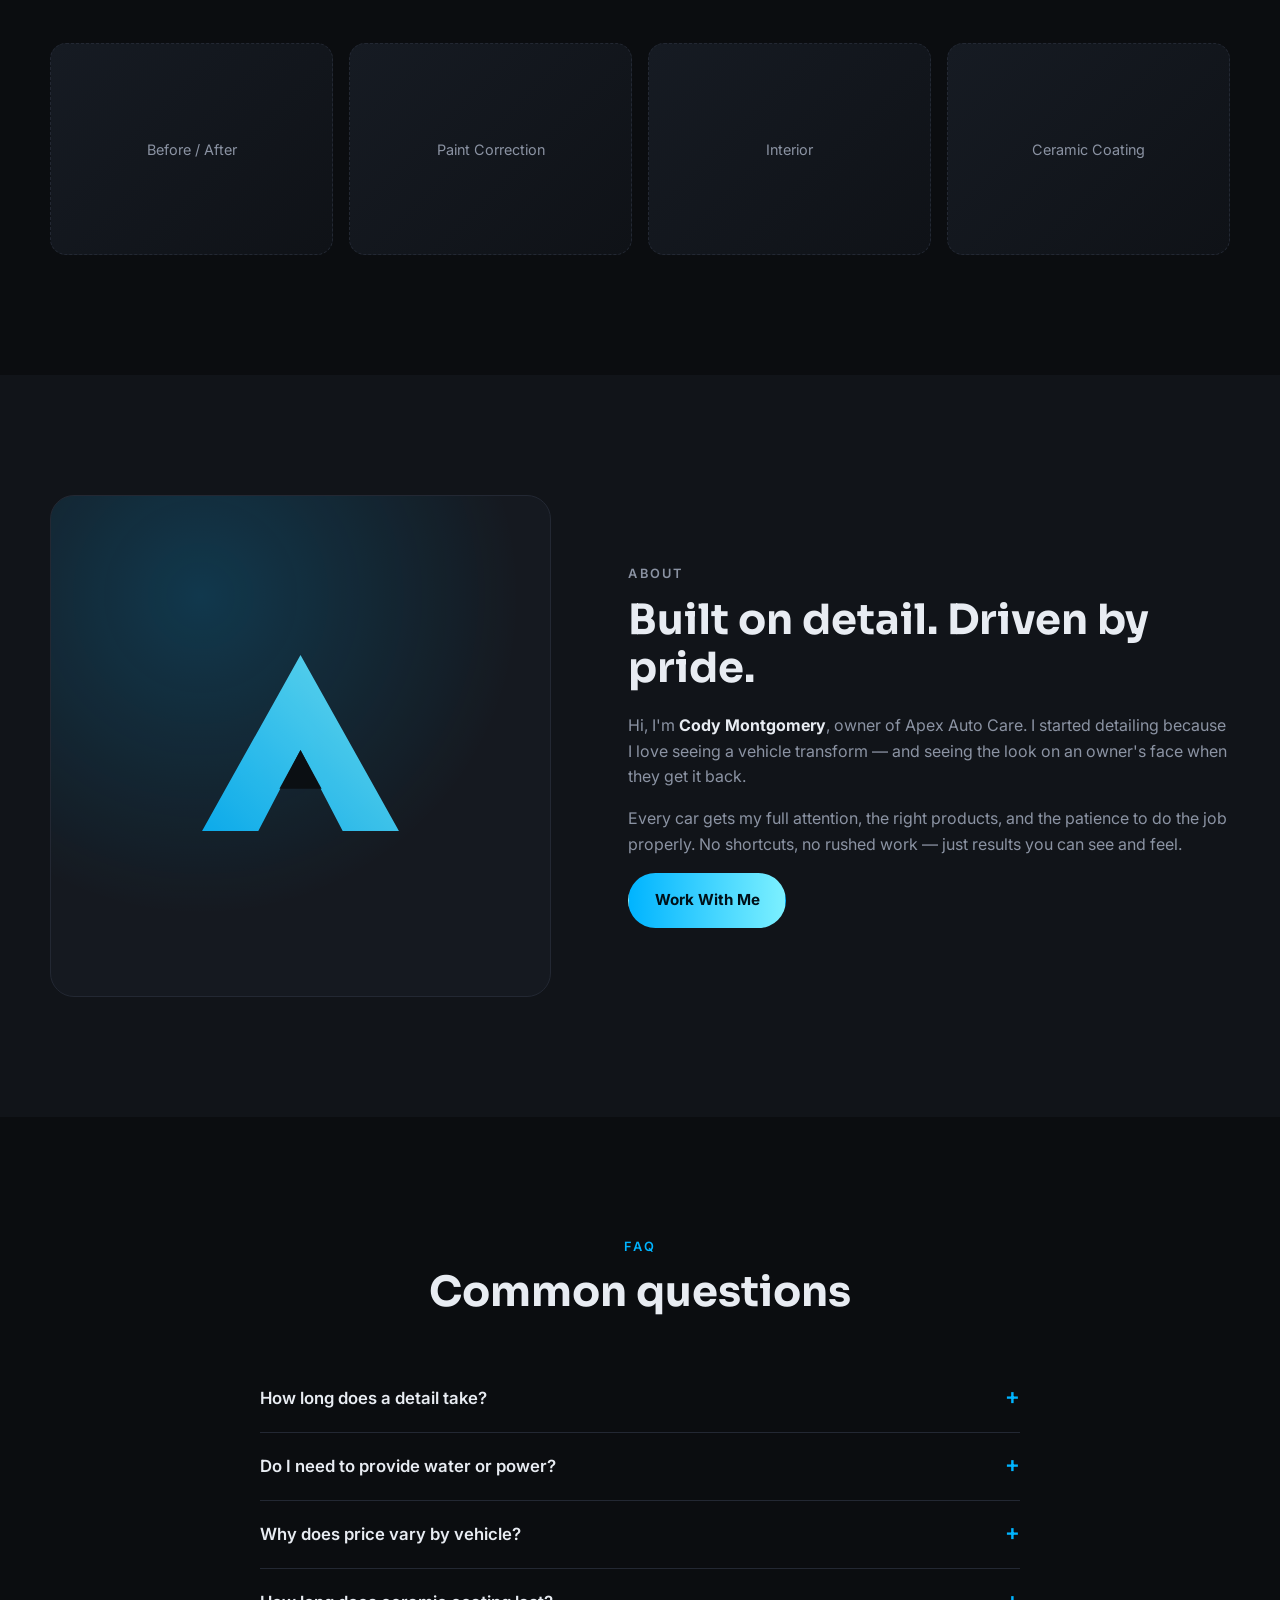
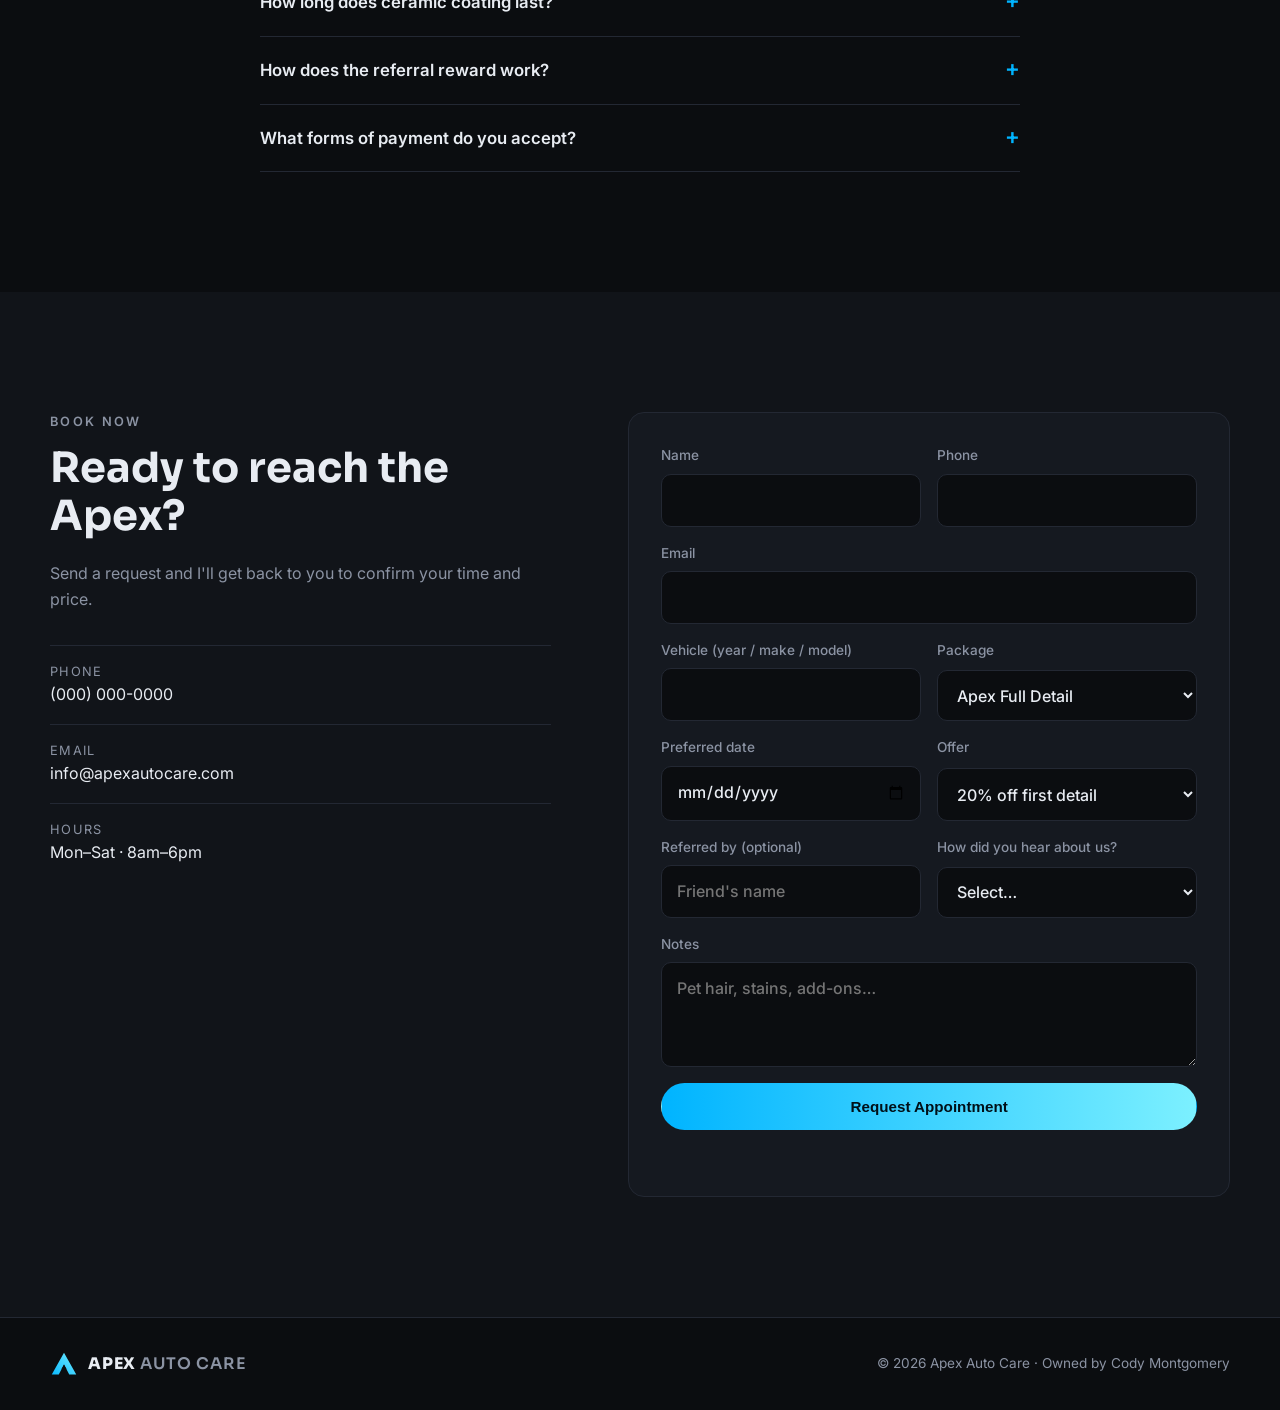
==== commit 0d65706e: "Add beginner pricing, launch offers, referral program and promo bar Co-Authored-By: Claude Opus 5.5 " ====
--- a/index.html
+++ b/index.html
@@ -16,6 +16,7 @@
 
   <!-- ===== NAV ===== -->
   <header class="nav" id="nav">
+    <a href="#offers" class="promo">🎉 <strong>Grand Opening:</strong> 20% off your first detail <span class="promo__cta">See offers →</span></a>
     <div class="container nav__inner">
       <a href="#top" class="logo" aria-label="Apex Auto Care home">
         <img src="assets/logo.svg" alt="" width="34" height="34" />
@@ -23,6 +24,7 @@
       </a>
       <nav class="nav__links" id="navLinks" aria-label="Main">
         <a href="#packages">Packages</a>
+        <a href="#offers">Offers</a>
         <a href="#addons">Add-Ons</a>
         <a href="#process">Process</a>
         <a href="#about">About</a>
@@ -45,7 +47,7 @@
         <h1>Reach the <span class="accent">peak</span> of clean.</h1>
         <p class="hero__sub">Showroom-level detailing, paint correction and ceramic protection — done right, every time. Your vehicle, at its absolute best.</p>
         <div class="hero__cta">
-          <a href="#book" class="btn">Book Your Detail</a>
+          <a href="#book" class="btn">Book — 20% Off First Detail</a>
           <a href="#packages" class="btn btn--ghost">View Packages</a>
         </div>
         <ul class="hero__stats">
@@ -62,7 +64,7 @@
         <div class="section__head">
           <p class="eyebrow">Packages</p>
           <h2>Choose your level</h2>
-          <p>Every package is tailored to your vehicle's size and condition. Pricing varies for SUVs, trucks and heavily soiled vehicles.</p>
+          <p>Prices shown are for cars &amp; small SUVs. Large SUVs, trucks &amp; minivans add $20–$40. Heavily soiled vehicles may cost extra — you'll always get the price before I start.</p>
         </div>
 
         <div class="cards">
@@ -70,7 +72,7 @@
           <article class="card">
             <h3>Exterior Refresh</h3>
             <p class="card__desc">A deep, safe wash that brings back the shine.</p>
-            <p class="price"><span class="price__from">Starting at</span> <span class="price__amt"><!-- PRICE --></span></p>
+            <p class="price"><span class="price__from">Starting at</span> <span class="price__amt">$49</span></p>
             <ul class="checks">
               <li>Foam pre-wash &amp; hand wash</li>
               <li>Wheels, tires &amp; wheel wells cleaned</li>
@@ -86,7 +88,7 @@
           <article class="card">
             <h3>Interior Revive</h3>
             <p class="card__desc">A clean, fresh cabin from top to bottom.</p>
-            <p class="price"><span class="price__from">Starting at</span> <span class="price__amt"><!-- PRICE --></span></p>
+            <p class="price"><span class="price__from">Starting at</span> <span class="price__amt">$89</span></p>
             <ul class="checks">
               <li>Thorough vacuum incl. trunk</li>
               <li>Dash, console &amp; door panels wiped and protected</li>
@@ -103,7 +105,7 @@
             <span class="badge">Most Popular</span>
             <h3>Apex Full Detail</h3>
             <p class="card__desc">The complete inside-and-out treatment.</p>
-            <p class="price"><span class="price__from">Starting at</span> <span class="price__amt"><!-- PRICE --></span></p>
+            <p class="price"><span class="price__from">Starting at</span> <span class="price__amt">$149</span></p>
             <ul class="checks">
               <li><strong>Everything in Exterior Refresh</strong></li>
               <li><strong>Everything in Interior Revive</strong></li>
@@ -111,6 +113,7 @@
               <li>Hand-applied wax or sealant (3–6 months)</li>
               <li>Door jambs cleaned</li>
               <li>Leather conditioning</li>
+              <li class="bonus">Launch bonus: free add-on (up to $35 value)</li>
             </ul>
             <a href="#book" class="btn btn--block" data-package="Apex Full Detail">Select</a>
           </article>
@@ -119,12 +122,12 @@
           <article class="card">
             <h3>Paint Correction</h3>
             <p class="card__desc">Removes swirls, scratches &amp; oxidation for a mirror finish.</p>
-            <p class="price"><span class="price__from">Starting at</span> <span class="price__amt"><!-- PRICE --></span></p>
+            <p class="price"><span class="price__from">Starting at</span> <span class="price__amt">$299</span></p>
             <ul class="checks">
               <li>Full decon wash &amp; clay bar</li>
               <li>Paint depth inspection</li>
-              <li>1-step enhancement or multi-stage correction</li>
-              <li>Removes up to 60–90% of swirls &amp; light scratches</li>
+              <li>1-step machine polish (multi-step on request)</li>
+              <li>Removes most light swirls &amp; restores gloss</li>
               <li>Paint sealant protection</li>
             </ul>
             <a href="#book" class="btn btn--ghost btn--block" data-package="Paint Correction">Select</a>
@@ -134,11 +137,11 @@
           <article class="card">
             <h3>Ceramic Coating</h3>
             <p class="card__desc">Long-term protection with insane gloss &amp; water beading.</p>
-            <p class="price"><span class="price__from">Starting at</span> <span class="price__amt"><!-- PRICE --></span></p>
+            <p class="price"><span class="price__from">Starting at</span> <span class="price__amt">$449</span></p>
             <ul class="checks">
               <li>Paint enhancement polish included</li>
               <li>Professional-grade ceramic coating</li>
-              <li>1, 3 or 5-year protection options</li>
+              <li>1-year coating (longer options on request)</li>
               <li>UV, chemical &amp; contaminant resistance</li>
               <li>Easier washing, lasting shine</li>
             </ul>
@@ -149,7 +152,7 @@
           <article class="card">
             <h3>Maintenance Plan</h3>
             <p class="card__desc">Keep it Apex-clean year-round.</p>
-            <p class="price"><span class="price__from">Per visit</span> <span class="price__amt"><!-- PRICE --></span></p>
+            <p class="price"><span class="price__from">Per visit</span> <span class="price__amt">$69</span></p>
             <ul class="checks">
               <li>Bi-weekly or monthly visits</li>
               <li>Exterior wash + interior tidy</li>
@@ -163,28 +166,72 @@
       </div>
     </section>
 
+    <!-- ===== OFFERS ===== -->
+    <section class="section section--alt" id="offers">
+      <div class="container">
+        <div class="section__head">
+          <p class="eyebrow">Offers</p>
+          <h2>Launch specials &amp; rewards</h2>
+          <p>Apex Auto Care is new — and I'm earning every customer. Here's how to save.</p>
+        </div>
+        <div class="offers">
+          <article class="offer offer--hot">
+            <span class="offer__tag">Limited time</span>
+            <h3>20% Off Your First Detail</h3>
+            <p>Grand opening special on any package for first-time customers.</p>
+          </article>
+          <article class="offer">
+            <span class="offer__tag">Full Detail</span>
+            <h3>Free Add-On</h3>
+            <p>Book an Apex Full Detail and pick any add-on up to $35 — free.</p>
+          </article>
+          <article class="offer">
+            <span class="offer__tag">Referrals</span>
+            <h3>Give $15, Get $15</h3>
+            <p>Send a friend my way. They get $15 off, and you get $15 off your next detail. No limit.</p>
+          </article>
+          <article class="offer">
+            <span class="offer__tag">Multi-car</span>
+            <h3>$20 Off Each Extra Vehicle</h3>
+            <p>Get two or more vehicles done on the same visit and save on every extra one.</p>
+          </article>
+          <article class="offer">
+            <span class="offer__tag">Thank you</span>
+            <h3>10% Hometown Hero Discount</h3>
+            <p>For military, veterans, first responders, teachers &amp; healthcare workers.</p>
+          </article>
+          <article class="offer">
+            <span class="offer__tag">Members</span>
+            <h3>First Maintenance Visit 50% Off</h3>
+            <p>Start a bi-weekly or monthly Maintenance Plan and your first visit is half price.</p>
+          </article>
+        </div>
+        <p class="offers__fine">One discount per visit (referral credits can be combined). Mention the offer when booking.</p>
+      </div>
+    </section>
+
     <!-- ===== ADD-ONS ===== -->
-    <section class="section section--alt" id="addons">
+    <section class="section" id="addons">
       <div class="container">
         <div class="section__head">
           <p class="eyebrow">Add-Ons</p>
           <h2>Customize your detail</h2>
         </div>
         <div class="addons">
-          <div class="addon"><span>Pet hair removal</span><span class="price__amt"><!-- PRICE --></span></div>
-          <div class="addon"><span>Engine bay cleaning</span><span class="price__amt"><!-- PRICE --></span></div>
-          <div class="addon"><span>Headlight restoration</span><span class="price__amt"><!-- PRICE --></span></div>
-          <div class="addon"><span>Odor elimination / ozone</span><span class="price__amt"><!-- PRICE --></span></div>
-          <div class="addon"><span>Seat &amp; carpet extraction</span><span class="price__amt"><!-- PRICE --></span></div>
-          <div class="addon"><span>Trim restoration</span><span class="price__amt"><!-- PRICE --></span></div>
-          <div class="addon"><span>Glass water-repellent coating</span><span class="price__amt"><!-- PRICE --></span></div>
-          <div class="addon"><span>Wheel &amp; caliper ceramic</span><span class="price__amt"><!-- PRICE --></span></div>
+          <div class="addon"><span>Pet hair removal</span><span class="price__amt">$25</span></div>
+          <div class="addon"><span>Engine bay cleaning</span><span class="price__amt">$35</span></div>
+          <div class="addon"><span>Headlight restoration</span><span class="price__amt">$49</span></div>
+          <div class="addon"><span>Odor elimination / ozone</span><span class="price__amt">$49</span></div>
+          <div class="addon"><span>Seat &amp; carpet extraction</span><span class="price__amt">$59</span></div>
+          <div class="addon"><span>Trim restoration</span><span class="price__amt">$29</span></div>
+          <div class="addon"><span>Glass water-repellent coating</span><span class="price__amt">$29</span></div>
+          <div class="addon"><span>Wheel &amp; caliper ceramic</span><span class="price__amt">$99</span></div>
         </div>
       </div>
     </section>
 
     <!-- ===== PROCESS ===== -->
-    <section class="section" id="process">
+    <section class="section section--alt" id="process">
       <div class="container">
         <div class="section__head">
           <p class="eyebrow">How It Works</p>
@@ -200,7 +247,7 @@
     </section>
 
     <!-- ===== GALLERY ===== -->
-    <section class="section section--alt" id="gallery">
+    <section class="section" id="gallery">
       <div class="container">
         <div class="section__head">
           <p class="eyebrow">Our Work</p>
@@ -218,7 +265,7 @@
     </section>
 
     <!-- ===== ABOUT ===== -->
-    <section class="section" id="about">
+    <section class="section section--alt" id="about">
       <div class="container about">
         <div class="about__img" aria-hidden="true">
           <img src="assets/logo.svg" alt="" />
@@ -234,7 +281,7 @@
     </section>
 
     <!-- ===== FAQ ===== -->
-    <section class="section section--alt" id="faq">
+    <section class="section" id="faq">
       <div class="container container--narrow">
         <div class="section__head">
           <p class="eyebrow">FAQ</p>
@@ -257,6 +304,10 @@
           <p>Depending on the coating chosen and how it's maintained, 1 to 5+ years.</p>
         </details>
         <details>
+          <summary>How does the referral reward work?</summary>
+          <p>When someone books and puts your name in the "Referred by" box, they get $15 off and you get a $15 credit toward your next detail. Credits stack — refer three friends, save $45.</p>
+        </details>
+        <details>
           <summary>What forms of payment do you accept?</summary>
           <p>Cash, card and common payment apps. Payment is due when the job is complete.</p>
         </details>
@@ -264,7 +315,7 @@
     </section>
 
     <!-- ===== BOOK / CONTACT ===== -->
-    <section class="section" id="book">
+    <section class="section section--alt" id="book">
       <div class="container book">
         <div>
           <p class="eyebrow">Book Now</p>
@@ -299,7 +350,36 @@
               </select>
             </label>
           </div>
-          <label>Preferred date<input type="date" name="date" /></label>
+          <div class="form__row">
+            <label>Preferred date<input type="date" name="date" /></label>
+            <label>Offer
+              <select name="offer">
+                <option>20% off first detail</option>
+                <option>Free add-on (Full Detail)</option>
+                <option>Multi-car discount</option>
+                <option>Hometown Hero 10%</option>
+                <option>Maintenance first visit 50%</option>
+                <option>None</option>
+              </select>
+            </label>
+          </div>
+          <div class="form__row">
+            <label>Referred by (optional)<input type="text" name="referred_by" placeholder="Friend's name" /></label>
+            <label>How did you hear about us?
+              <select name="source">
+                <option value="">Select…</option>
+                <option>Friend / family</option>
+                <option>Facebook</option>
+                <option>Instagram</option>
+                <option>TikTok</option>
+                <option>Google</option>
+                <option>Nextdoor</option>
+                <option>Flyer / business card</option>
+                <option>Saw you working</option>
+                <option>Other</option>
+              </select>
+            </label>
+          </div>
           <label>Notes<textarea name="notes" rows="3" placeholder="Pet hair, stains, add-ons…"></textarea></label>
           <button type="submit" class="btn btn--block">Request Appointment</button>
           <p class="form__msg" id="formMsg" role="status"></p>
--- a/styles.css
+++ b/styles.css
@@ -76,10 +76,19 @@
 .nav__toggle { display: none; background: none; border: 0; padding: 8px; cursor: pointer; }
 .nav__toggle span { display: block; width: 24px; height: 2px; background: var(--text); margin: 5px 0; transition: .3s; }
 
+/* ===== Promo bar ===== */
+.promo {
+  display: flex; justify-content: center; align-items: center; flex-wrap: wrap; gap: .25rem .6rem;
+  padding: .5rem 16px; font-size: .85rem; text-align: center;
+  background: linear-gradient(90deg, var(--accent), var(--accent-2)); color: #001018;
+}
+.promo__cta { font-weight: 700; text-decoration: underline; text-underline-offset: 3px; }
+.nav.is-scrolled .promo { display: none; }
+
 /* ===== Hero ===== */
 .hero {
   position: relative; min-height: 100svh; display: flex; align-items: center;
-  padding: 120px 0 80px; overflow: hidden;
+  padding: 150px 0 80px; overflow: hidden;
   background:
     linear-gradient(180deg, rgba(11,13,16,.2), var(--bg) 95%),
     repeating-linear-gradient(115deg, transparent 0 80px, rgba(255,255,255,.015) 80px 81px);
@@ -133,6 +142,22 @@
   content: ""; position: absolute; left: 0; top: .45em; width: 14px; height: 8px;
   border-left: 2px solid var(--accent); border-bottom: 2px solid var(--accent); transform: rotate(-45deg);
 }
+
+/* ===== Offers ===== */
+.offers { display: grid; grid-template-columns: repeat(auto-fit, minmax(280px, 1fr)); gap: 1.25rem; }
+.offer {
+  background: var(--card); border: 1px solid var(--line); border-radius: var(--radius); padding: 1.6rem;
+}
+.offer h3 { margin-top: .75rem; }
+.offer p { color: var(--muted); margin: 0; font-size: .95rem; }
+.offer__tag {
+  display: inline-block; font-size: .72rem; font-weight: 700; letter-spacing: .08em; text-transform: uppercase;
+  color: var(--accent); border: 1px solid rgba(0,180,255,.35); border-radius: 999px; padding: .2rem .65rem;
+}
+.offer--hot { border-color: var(--accent); background: linear-gradient(160deg, rgba(0,180,255,.14), var(--card) 60%); }
+.offer--hot .offer__tag { background: linear-gradient(90deg, var(--accent), var(--accent-2)); color: #001018; border: 0; }
+.offers__fine { text-align: center; color: var(--muted); font-size: .85rem; margin: 2rem 0 0; }
+.checks li.bonus { color: var(--accent-2); font-weight: 600; }
 
 /* ===== Add-ons ===== */
 .addons { display: grid; grid-template-columns: repeat(auto-fit, minmax(260px, 1fr)); gap: 1rem; }
@@ -215,7 +240,7 @@
 @media (max-width: 860px) {
   .nav__toggle { display: block; }
   .nav__links {
-    position: fixed; inset: 72px 0 auto; flex-direction: column; align-items: stretch; gap: 0;
+    position: absolute; top: 100%; left: 0; right: 0; flex-direction: column; align-items: stretch; gap: 0;
     background: rgba(11, 13, 16, .97); backdrop-filter: blur(12px);
     border-bottom: 1px solid var(--line); padding: .5rem 16px 1.5rem;
     transform: translateY(-120%); transition: transform .35s ease; visibility: hidden;
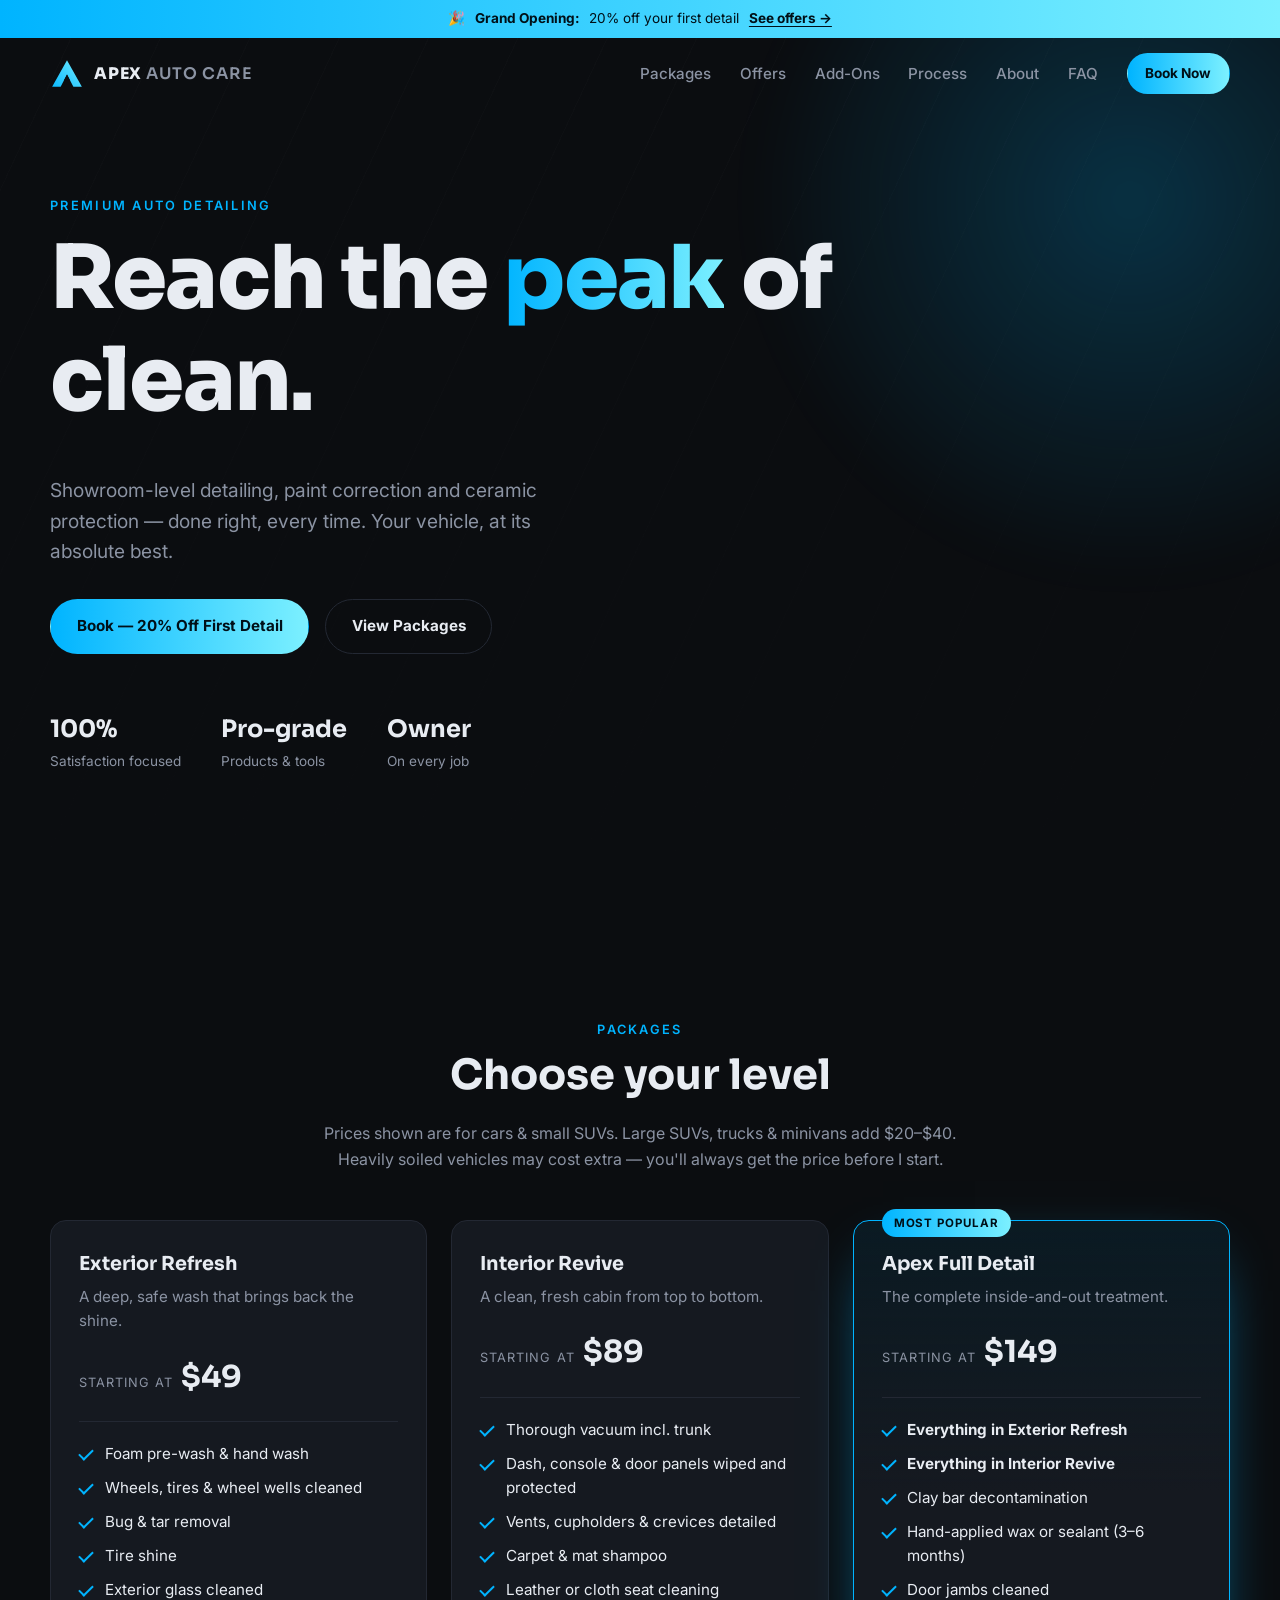
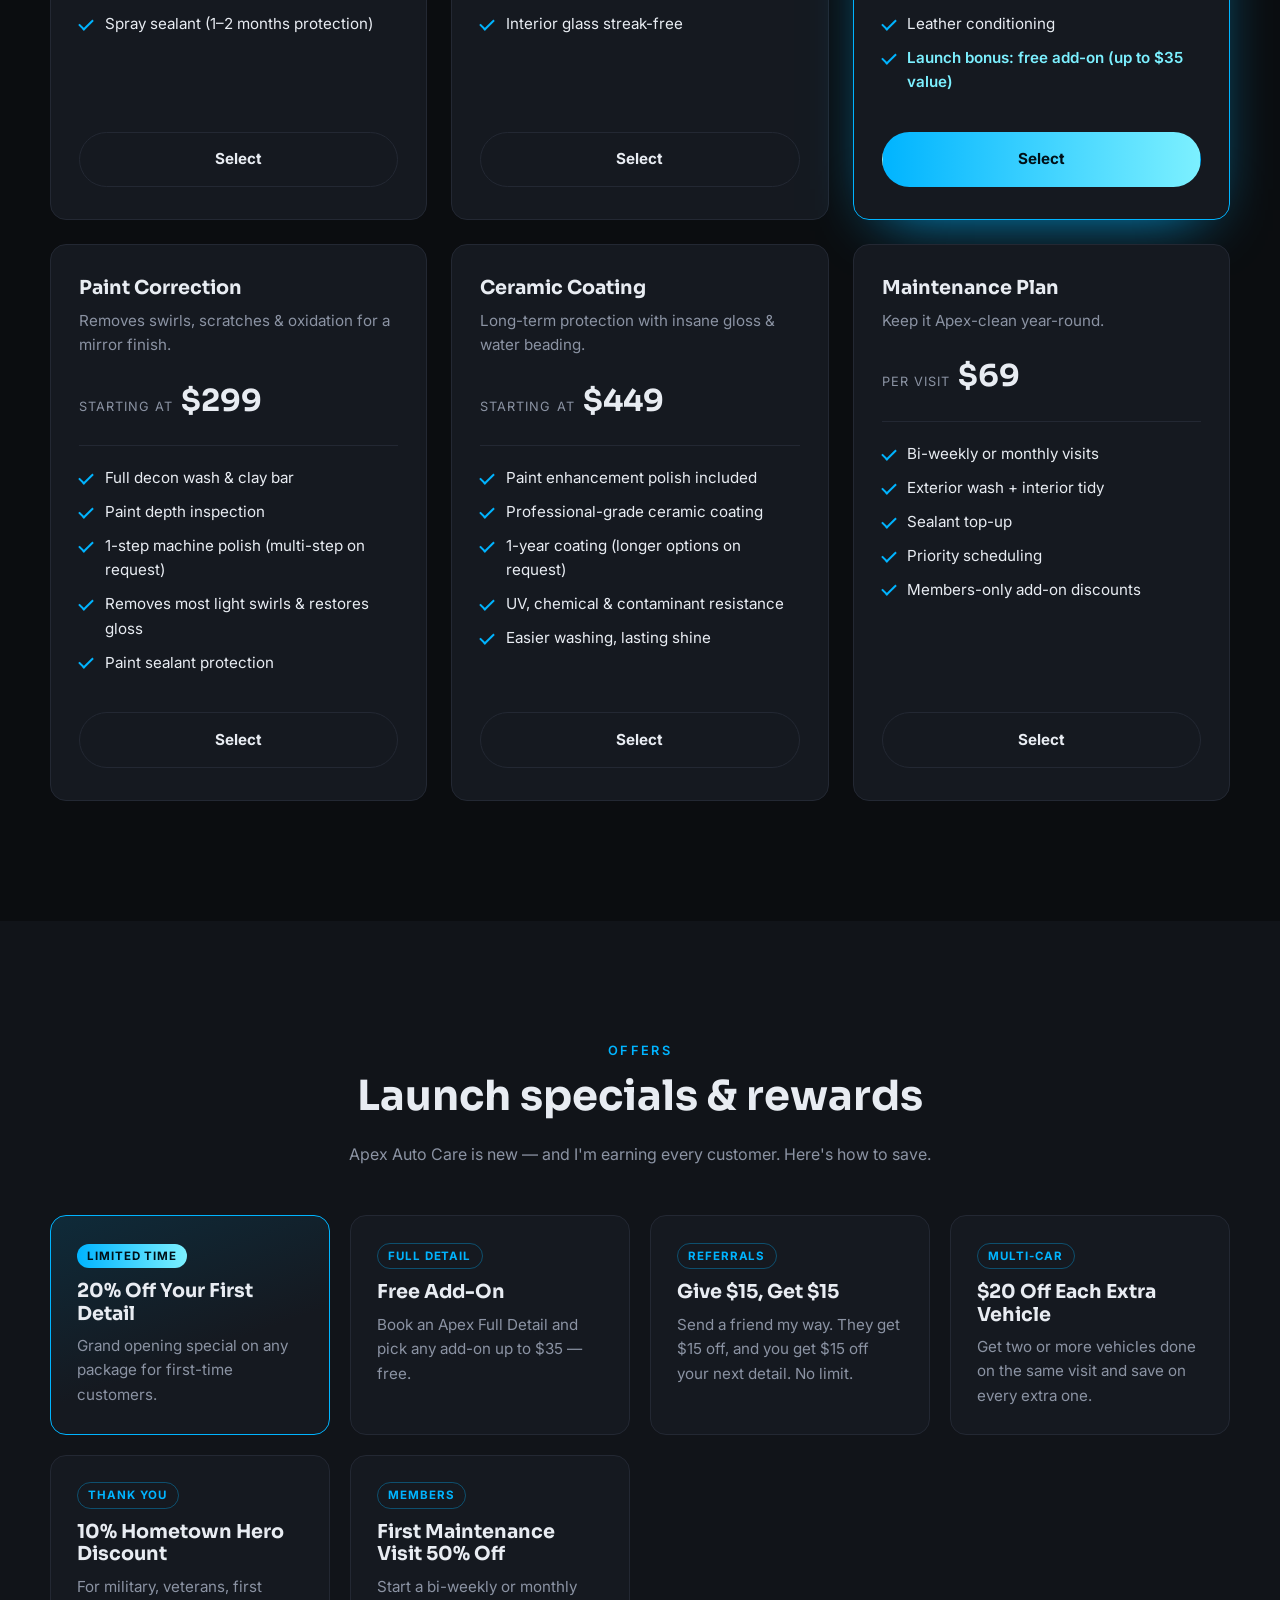
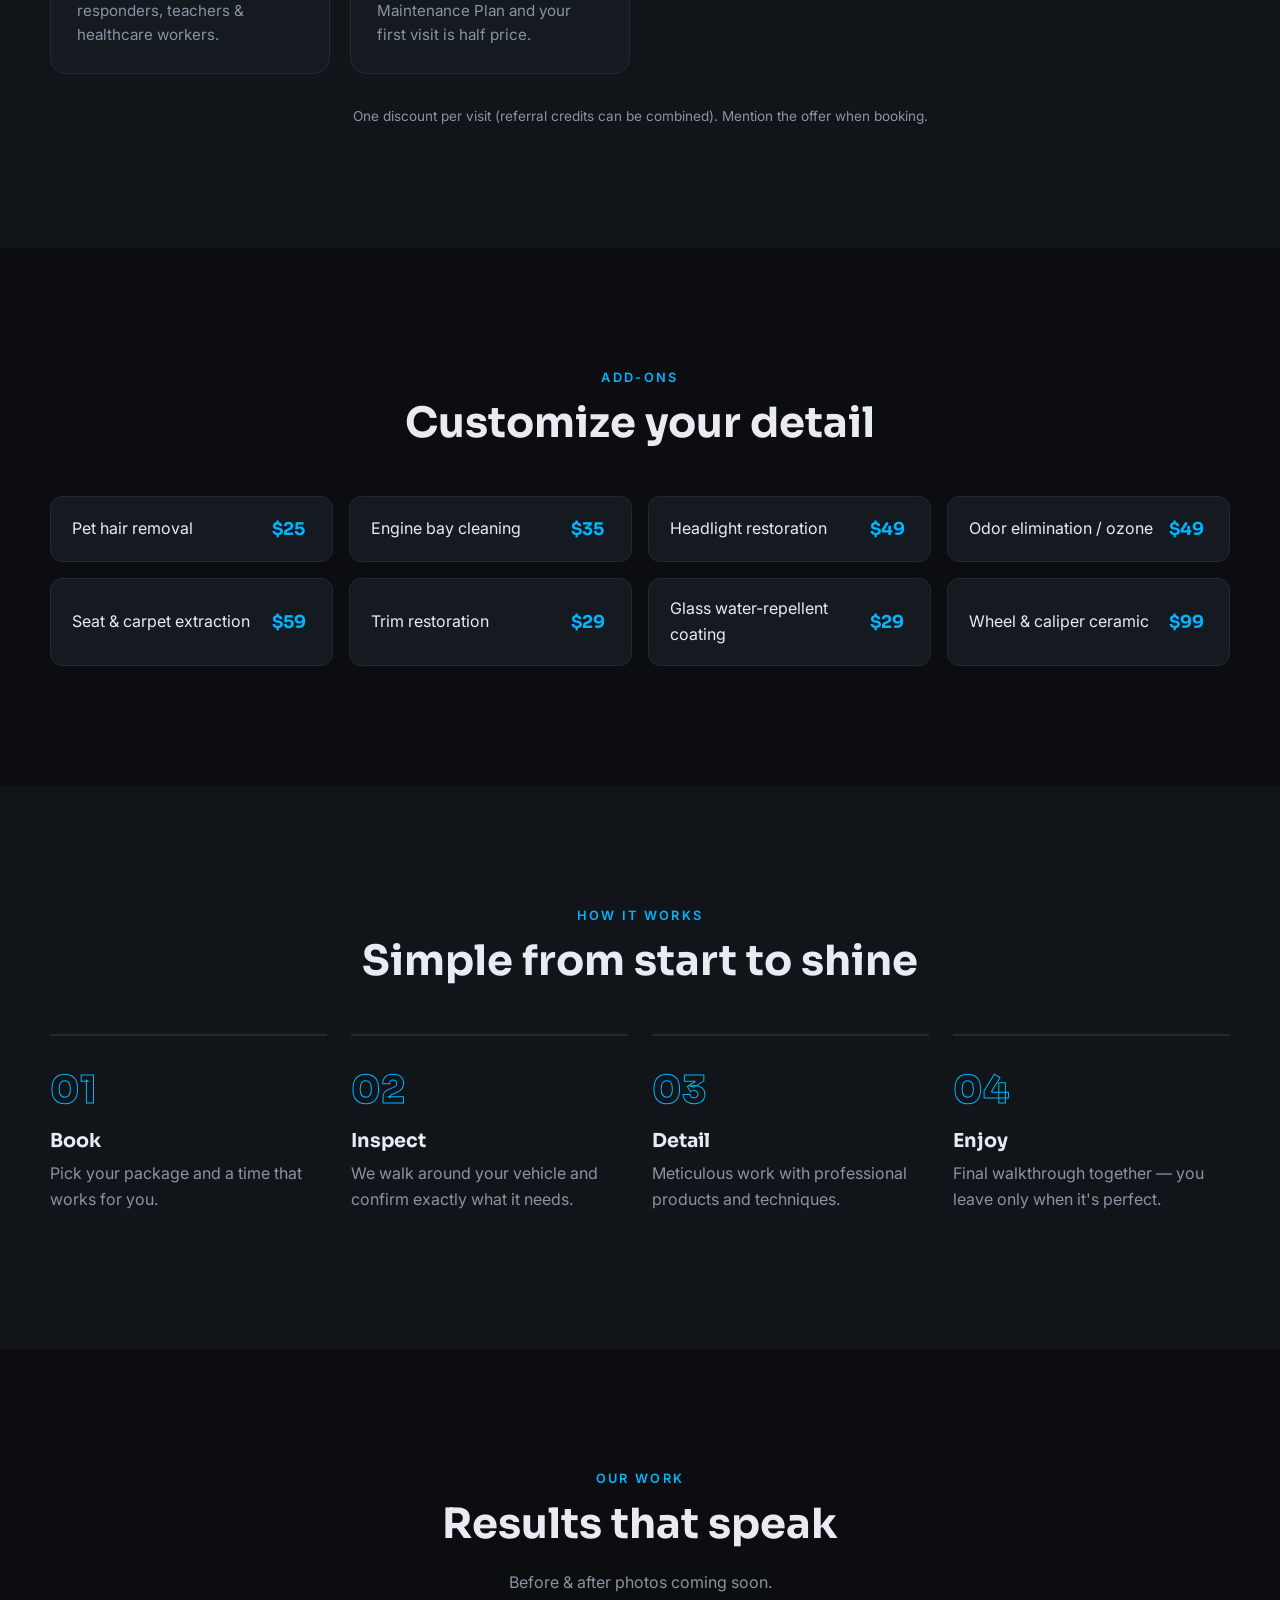
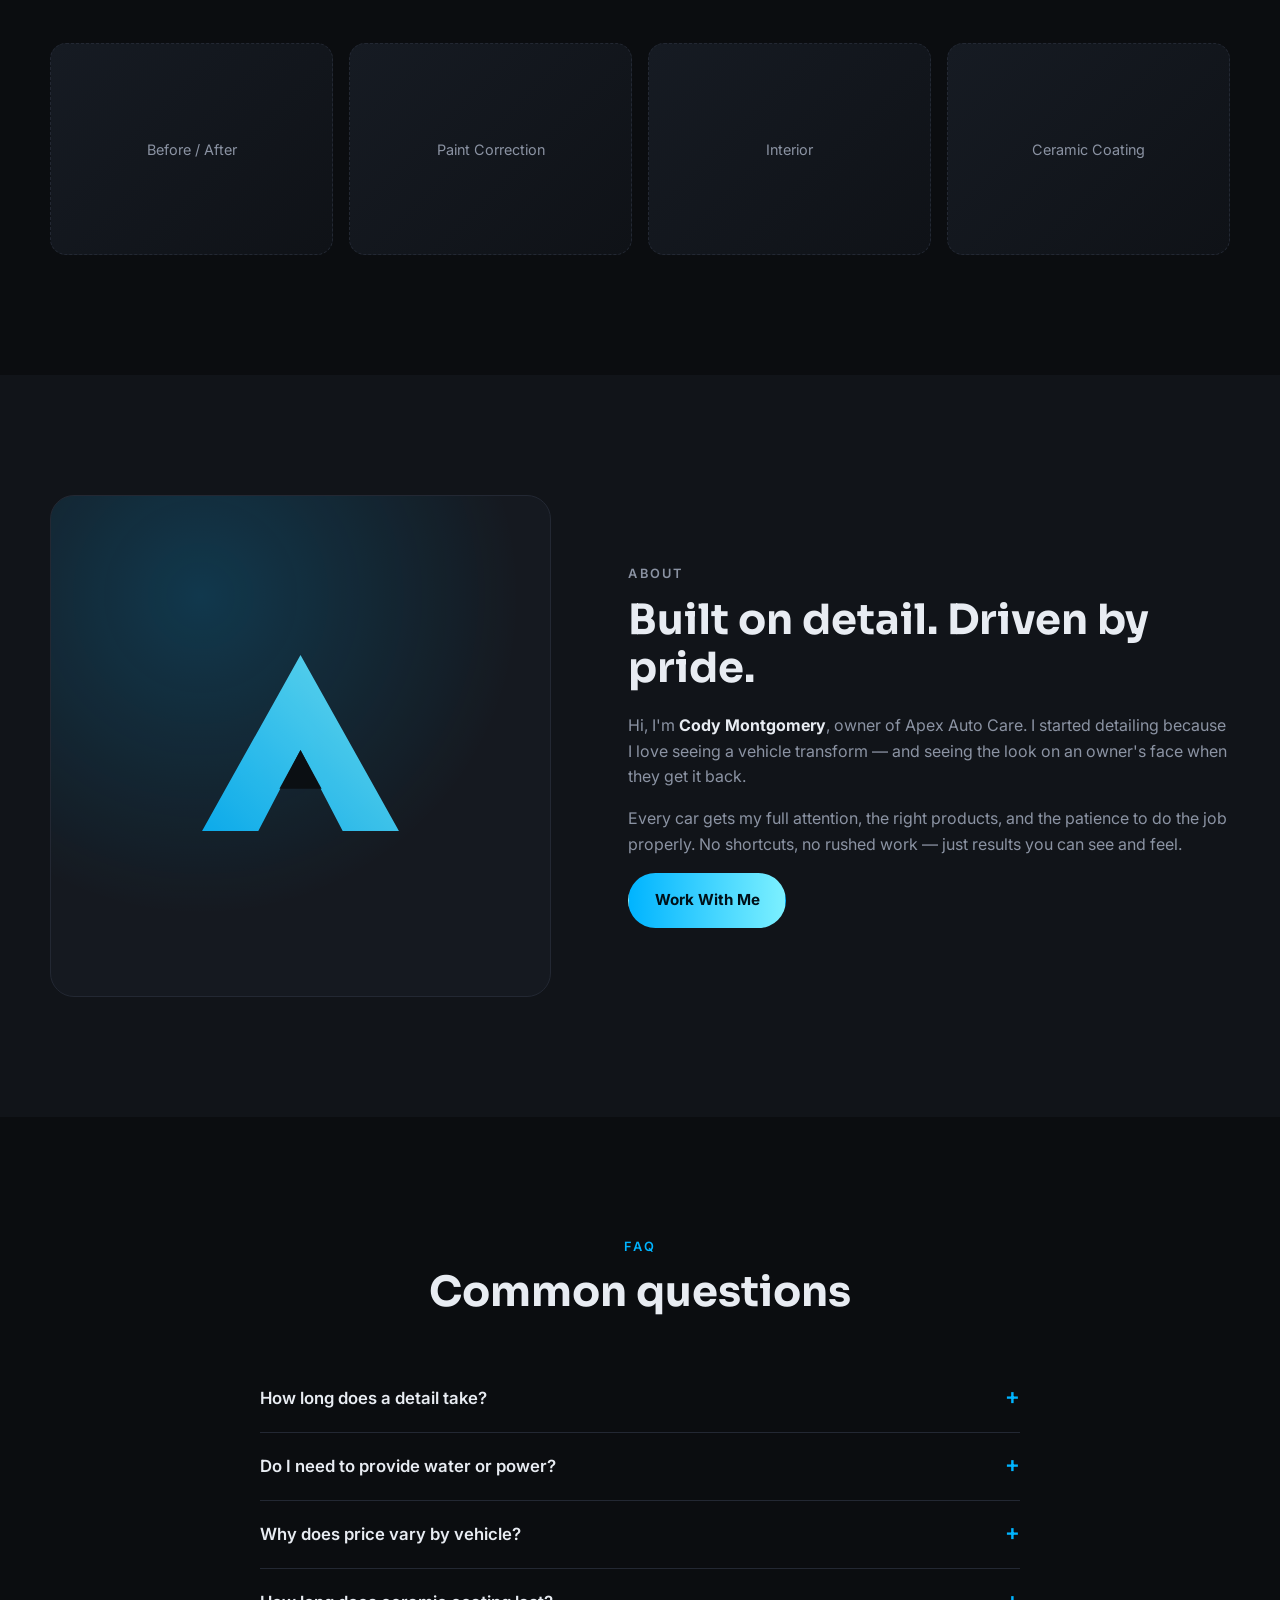
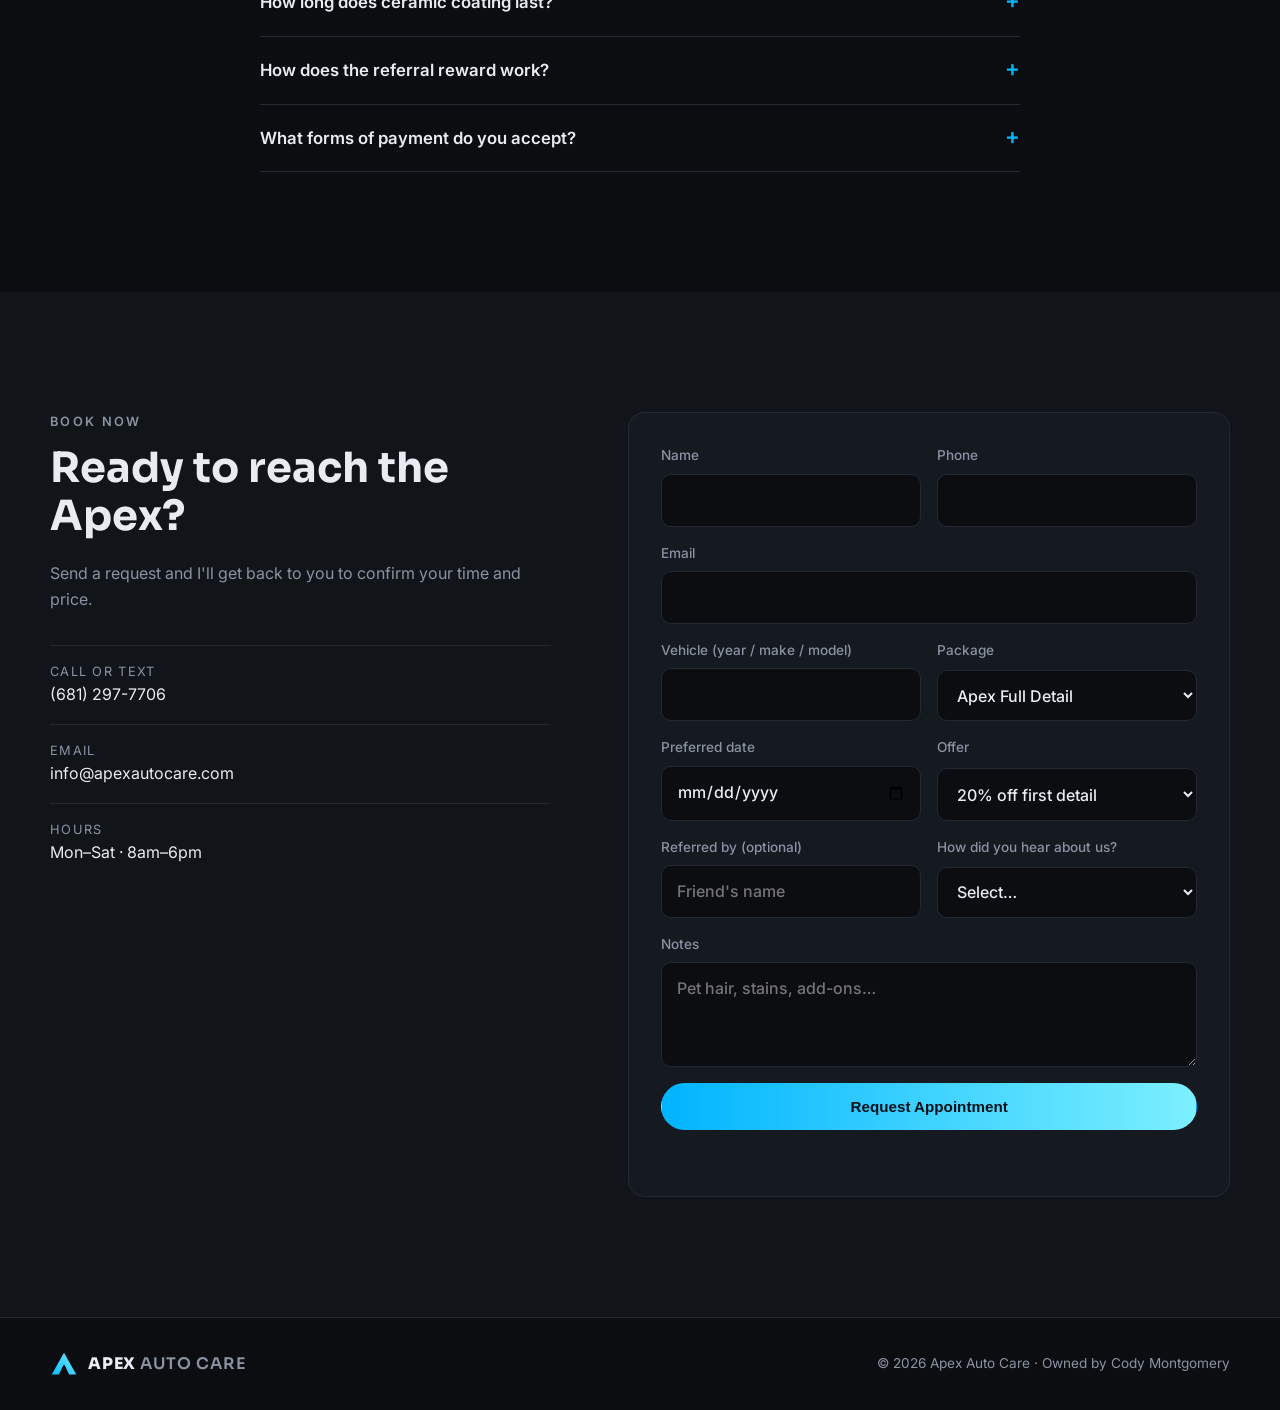
==== commit 97103bed: "Add business card and flyer designs; add phone number to site Co-Authored-By: Claude Opus 5.5 <norep" ====
--- a/index.html
+++ b/index.html
@@ -323,7 +323,7 @@
           <p>Send a request and I'll get back to you to confirm your time and price.</p>
           <ul class="contact">
             <!-- TODO: replace placeholders with real info -->
-            <li><span>Phone</span><a href="tel:+10000000000">(000) 000-0000</a></li>
+            <li><span>Call or Text</span><a href="tel:+16812977706">(681) 297-7706</a></li>
             <li><span>Email</span><a href="mailto:info@apexautocare.com">info@apexautocare.com</a></li>
             <li><span>Hours</span>Mon–Sat · 8am–6pm</li>
           </ul>
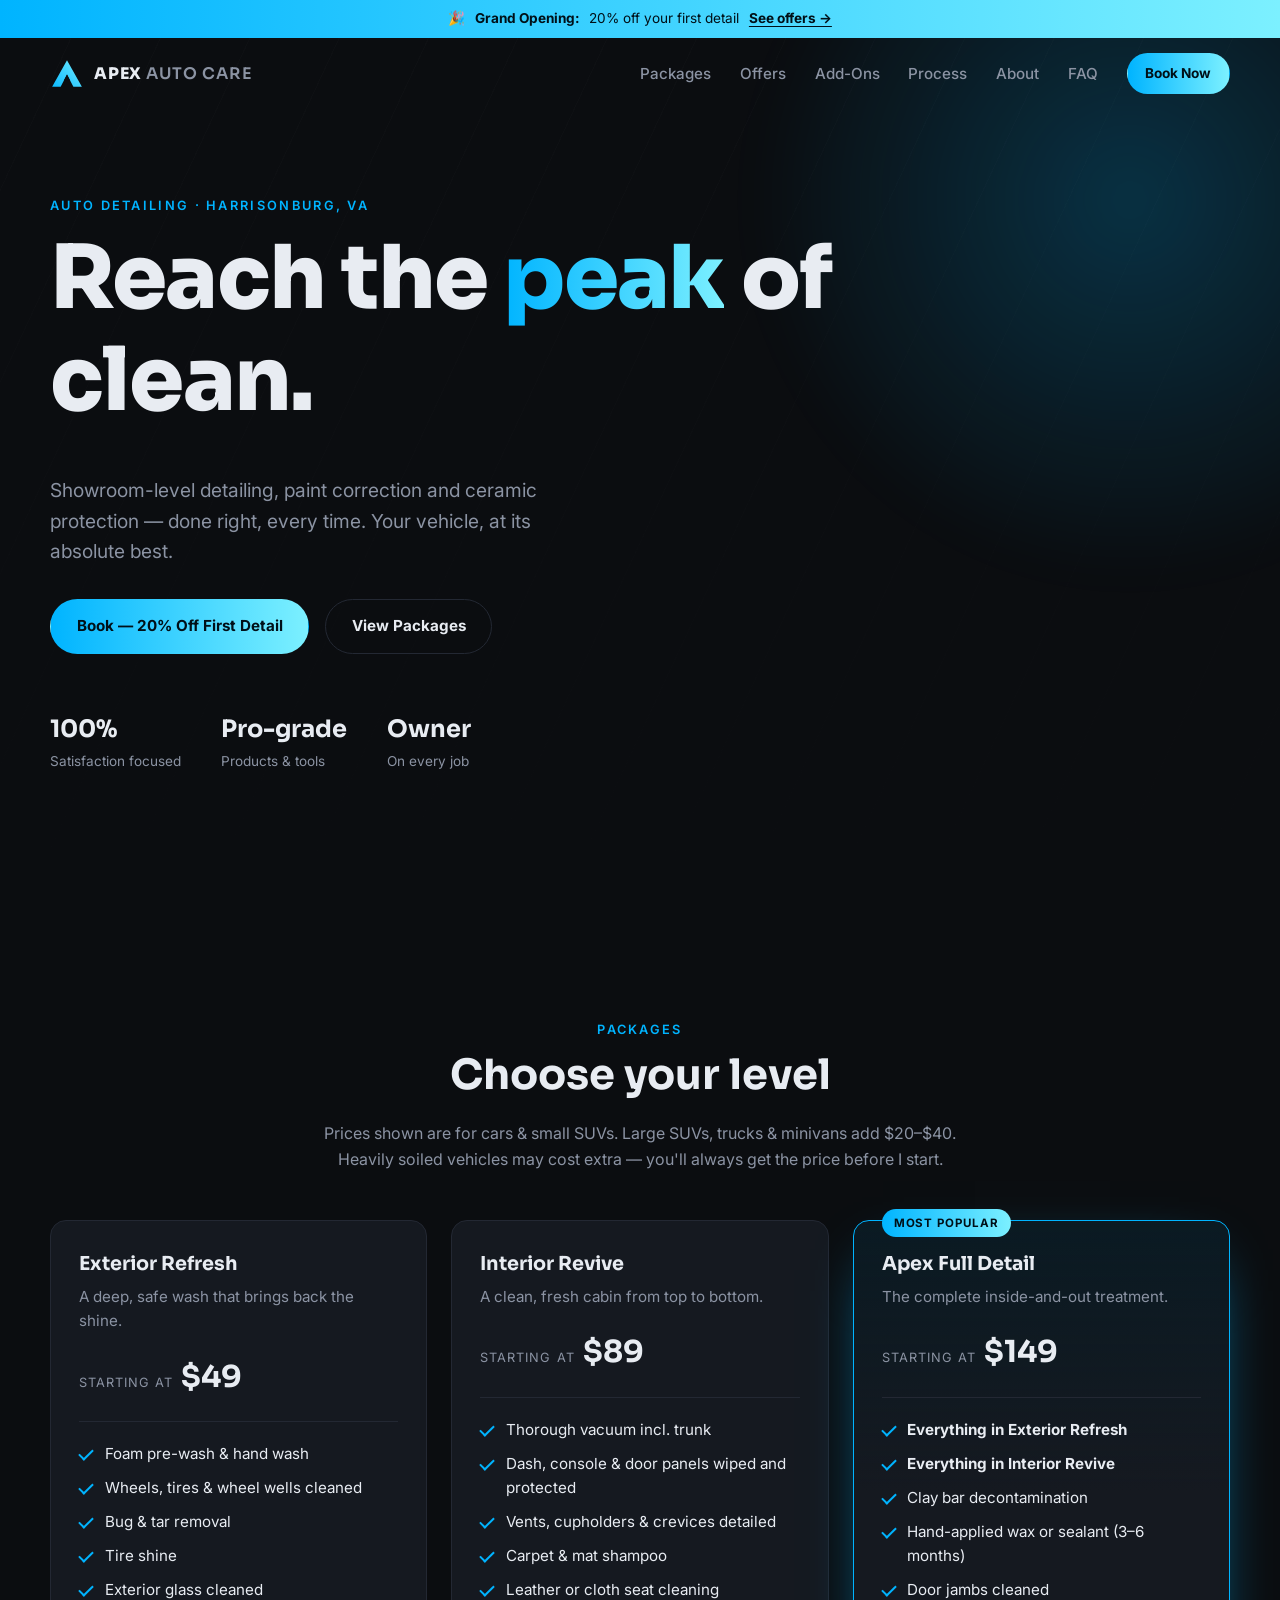
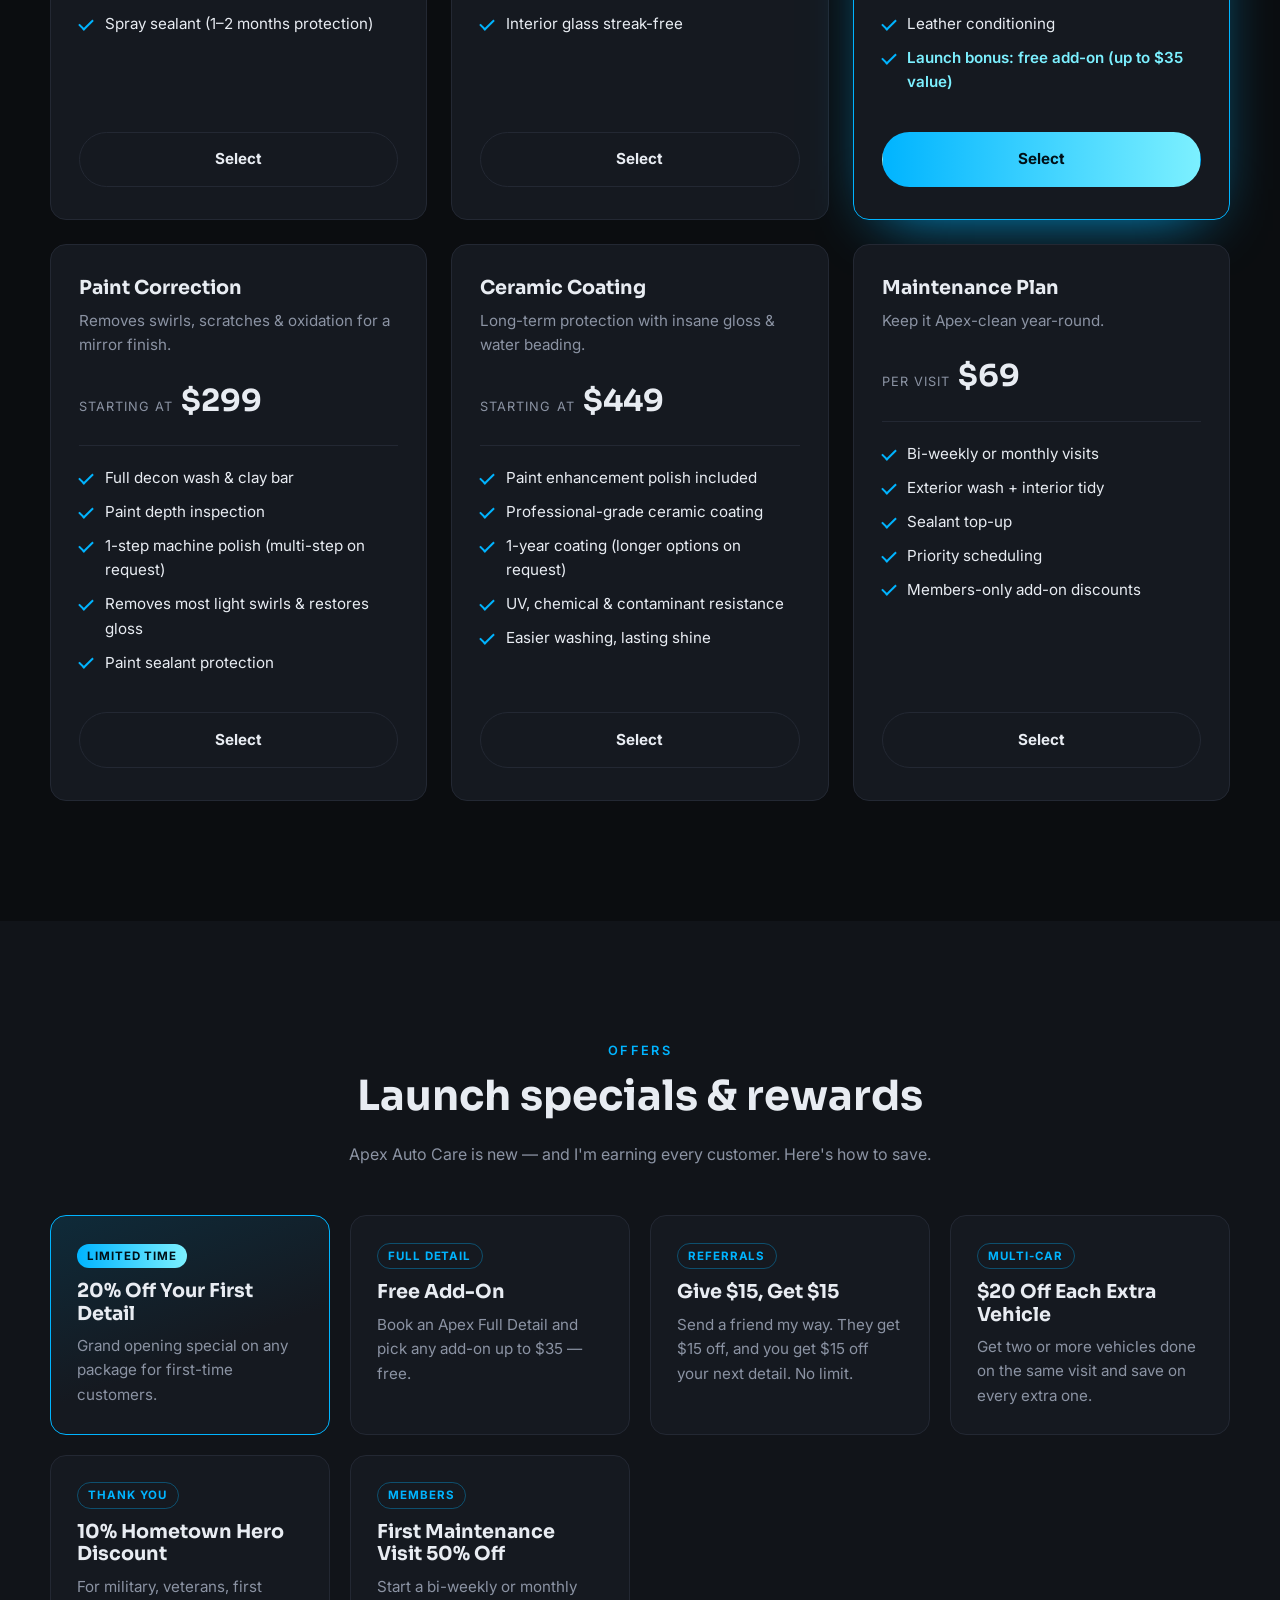
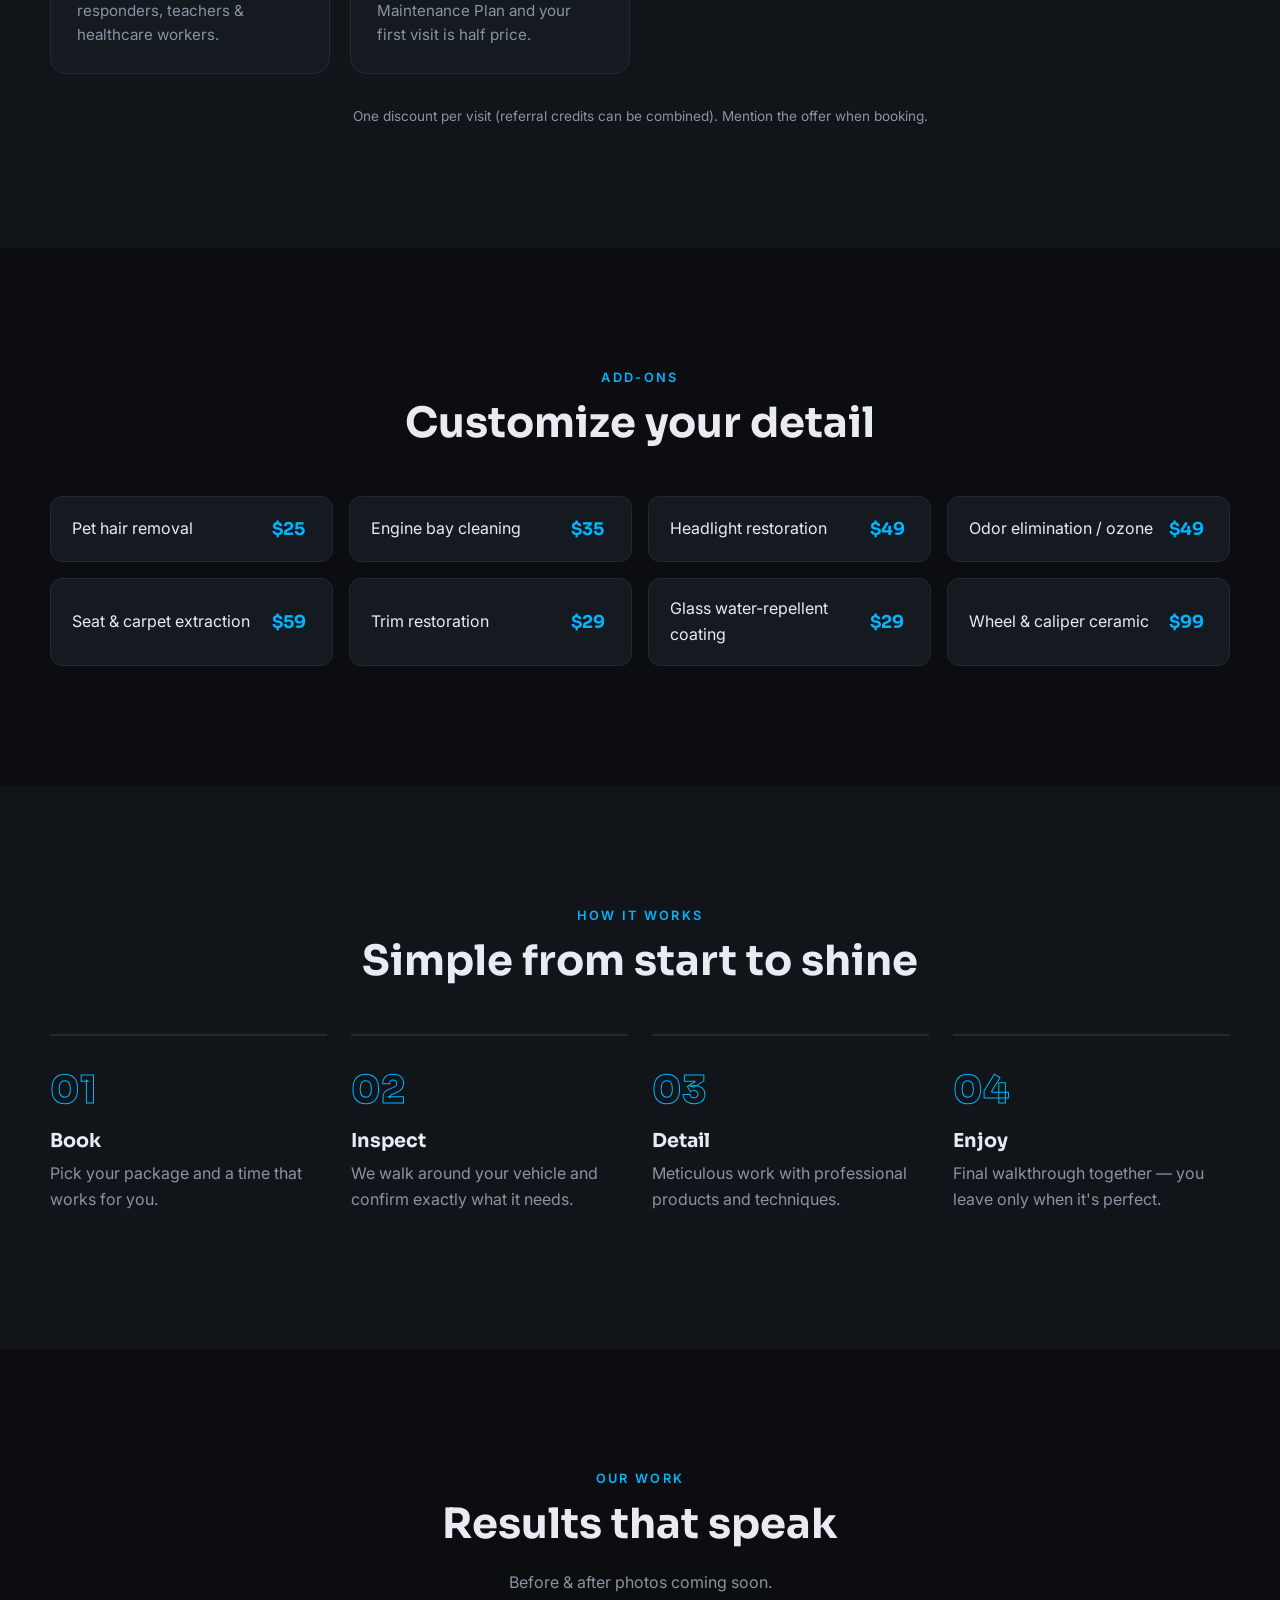
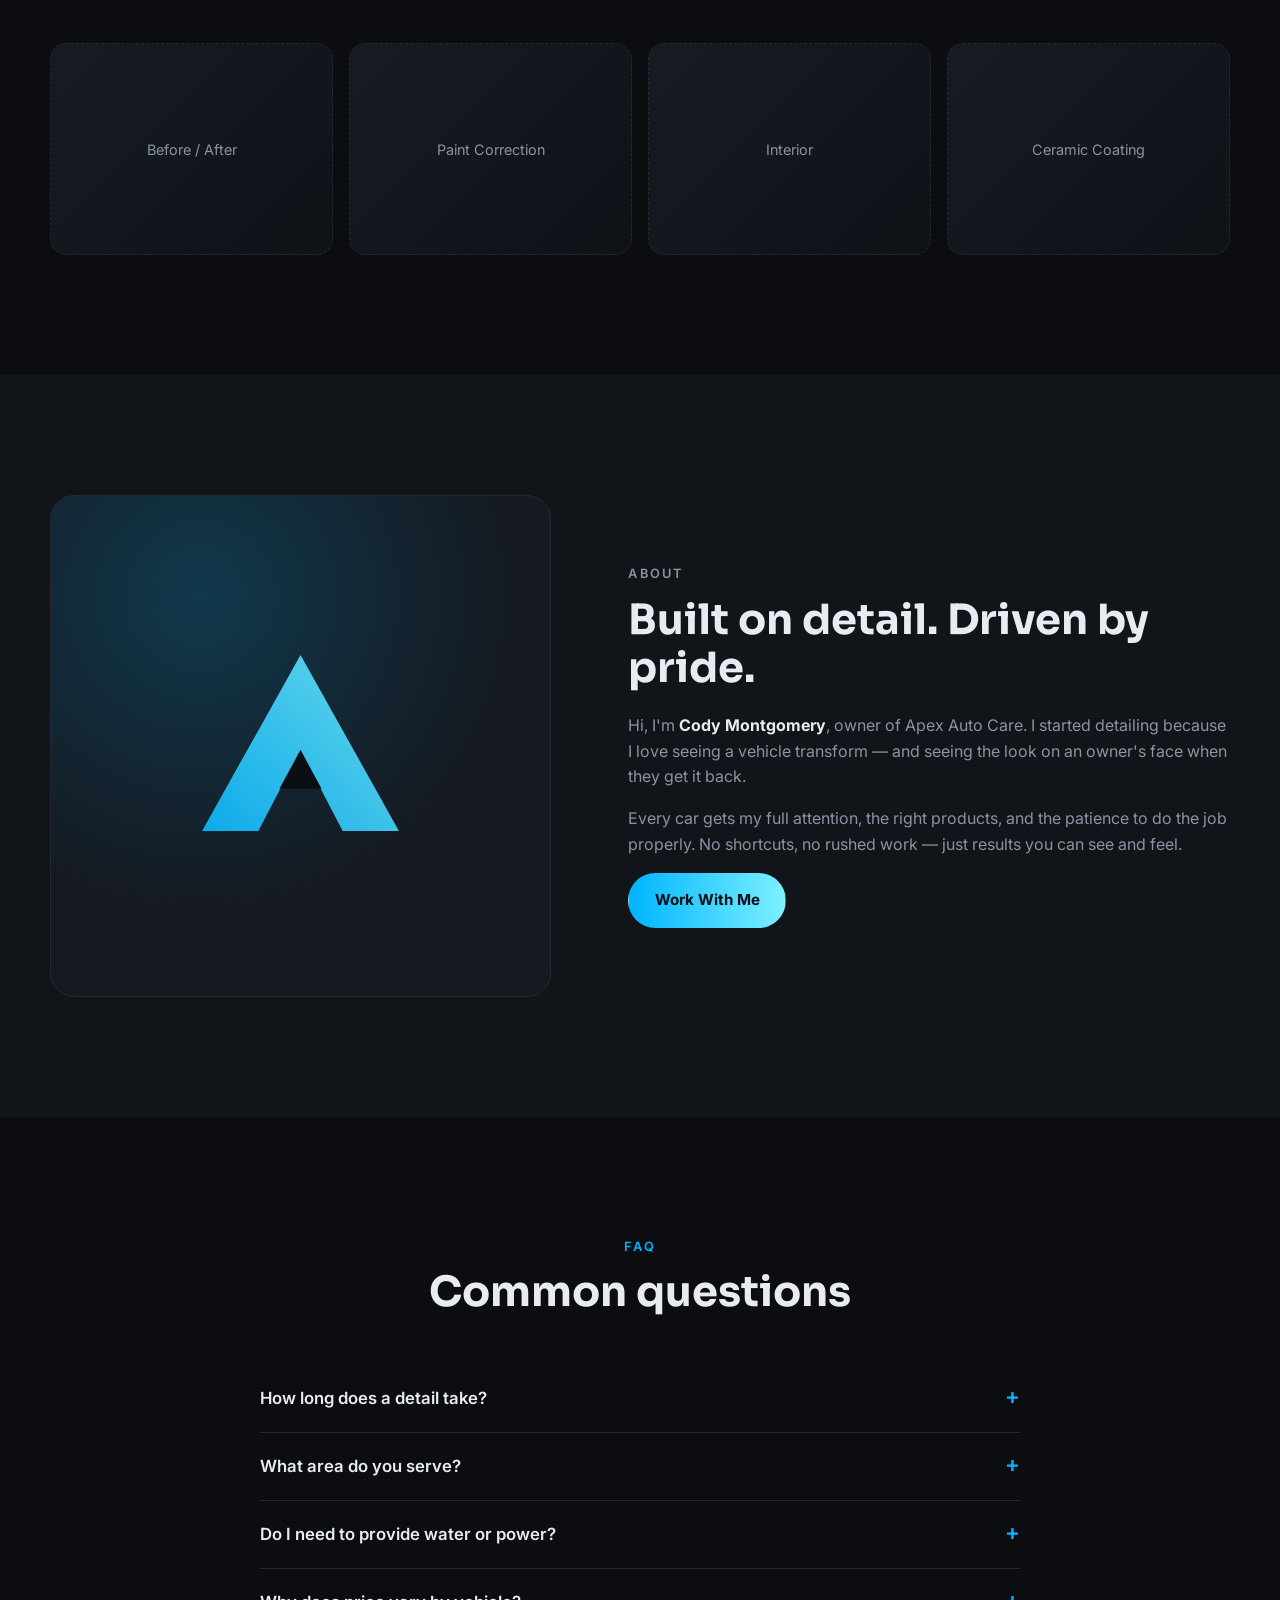
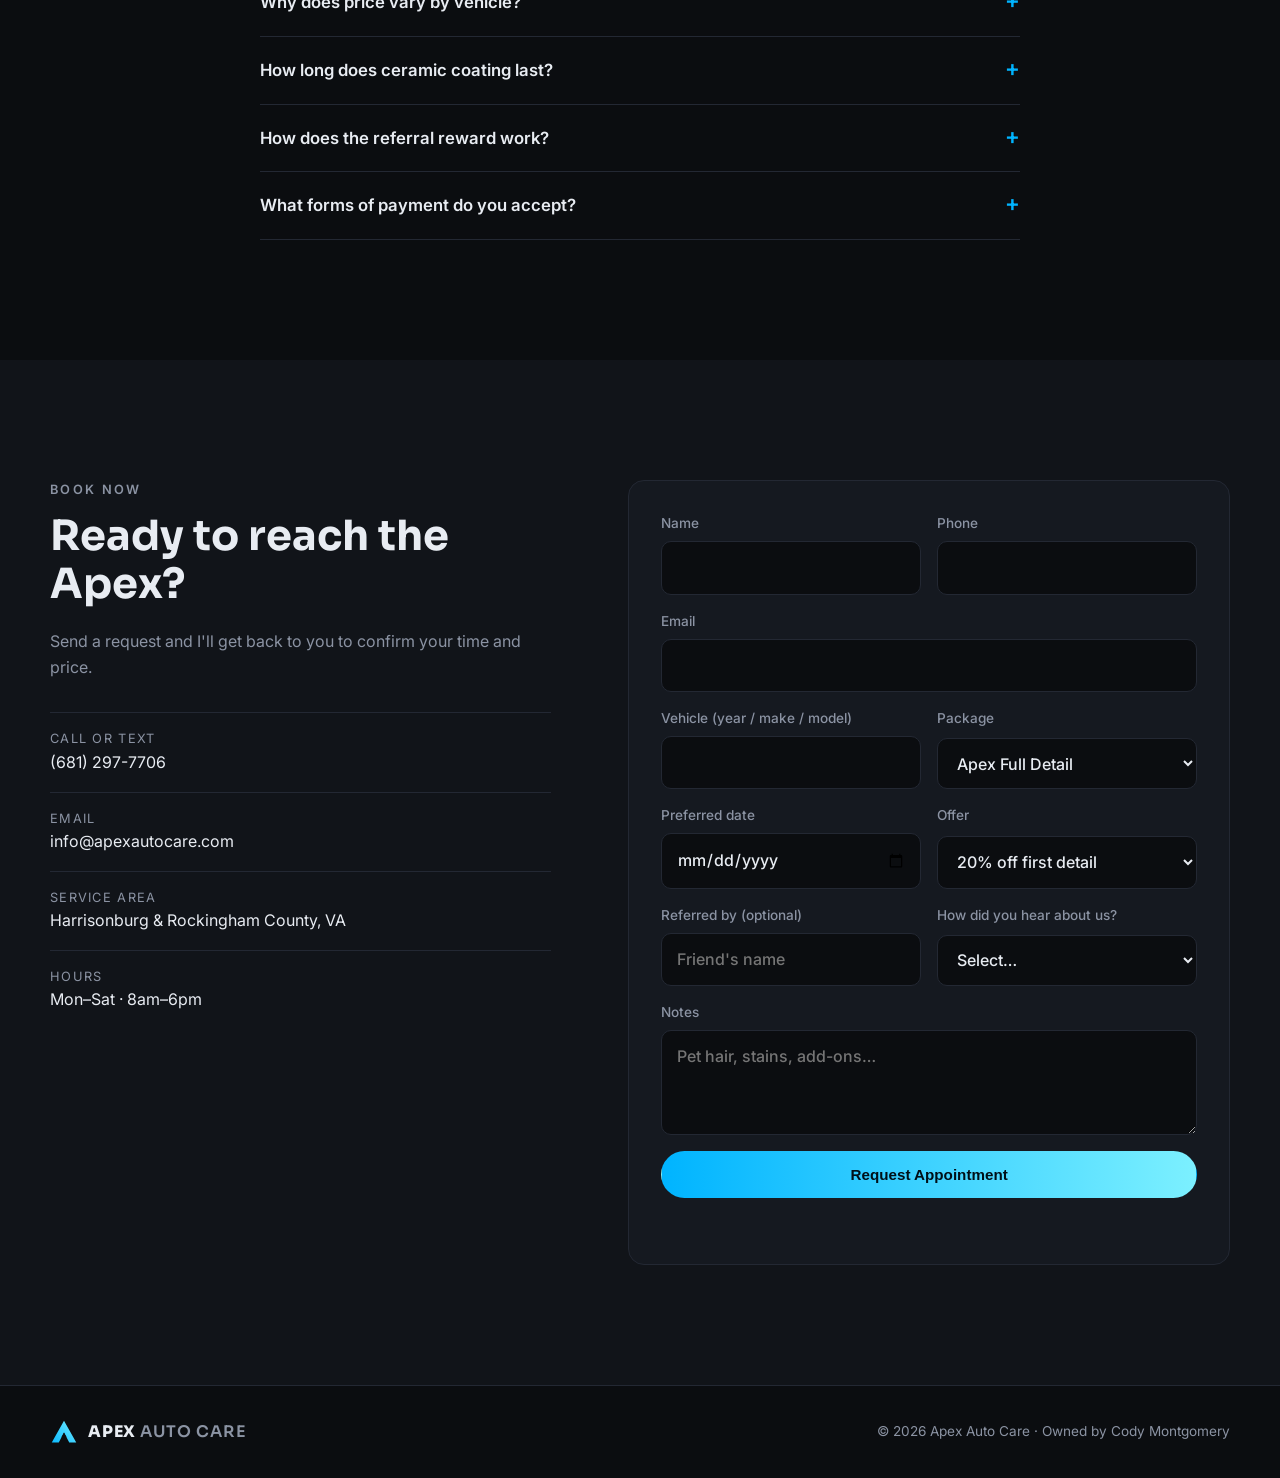
==== commit 2af12b2c: "Add Harrisonburg, VA service area to site, card and flyer Co-Authored-By: Claude Opus 5.5 <noreply@a" ====
--- a/index.html
+++ b/index.html
@@ -3,14 +3,27 @@
 <head>
   <meta charset="UTF-8" />
   <meta name="viewport" content="width=device-width, initial-scale=1.0" />
-  <title>Apex Auto Care | Professional Auto Detailing</title>
-  <meta name="description" content="Apex Auto Care — premium auto detailing, paint correction and ceramic coating. Owned and operated by Cody Montgomery." />
+  <title>Apex Auto Care | Auto Detailing in Harrisonburg, VA</title>
+  <meta name="description" content="Apex Auto Care — auto detailing, paint correction and ceramic coating in Harrisonburg, VA and Rockingham County. Owned and operated by Cody Montgomery. Call or text (681) 297-7706." />
   <meta name="theme-color" content="#0b0d10" />
   <link rel="icon" href="assets/logo.svg" type="image/svg+xml" />
   <link rel="preconnect" href="https://fonts.googleapis.com" />
   <link rel="preconnect" href="https://fonts.gstatic.com" crossorigin />
   <link href="https://fonts.googleapis.com/css2?family=Inter:wght@400;500;600;700&family=Sora:wght@600;700;800&display=swap" rel="stylesheet" />
   <link rel="stylesheet" href="styles.css" />
+  <script type="application/ld+json">
+  {
+    "@context": "https://schema.org",
+    "@type": "AutoWash",
+    "name": "Apex Auto Care",
+    "description": "Auto detailing, paint correction and ceramic coating.",
+    "telephone": "+1-681-297-7706",
+    "founder": { "@type": "Person", "name": "Cody Montgomery" },
+    "address": { "@type": "PostalAddress", "addressLocality": "Harrisonburg", "addressRegion": "VA", "addressCountry": "US" },
+    "areaServed": ["Harrisonburg, VA", "Rockingham County, VA"],
+    "priceRange": "$$"
+  }
+  </script>
 </head>
 <body>
 
@@ -43,7 +56,7 @@
     <section class="hero">
       <div class="hero__glow" aria-hidden="true"></div>
       <div class="container hero__inner">
-        <p class="eyebrow">Premium Auto Detailing</p>
+        <p class="eyebrow">Auto Detailing · Harrisonburg, VA</p>
         <h1>Reach the <span class="accent">peak</span> of clean.</h1>
         <p class="hero__sub">Showroom-level detailing, paint correction and ceramic protection — done right, every time. Your vehicle, at its absolute best.</p>
         <div class="hero__cta">
@@ -290,6 +303,10 @@
         <details>
           <summary>How long does a detail take?</summary>
           <p>Most exterior or interior packages take 1–3 hours. A full detail typically takes 3–5 hours, and paint correction or ceramic coating can take a full day or more.</p>
+        </details>
+        <details>
+          <summary>What area do you serve?</summary>
+          <p>Harrisonburg and the surrounding Rockingham County area. Not sure if you're covered? Call or text (681) 297-7706.</p>
         </details>
         <details>
           <summary>Do I need to provide water or power?</summary>
@@ -325,6 +342,7 @@
             <!-- TODO: replace placeholders with real info -->
             <li><span>Call or Text</span><a href="tel:+16812977706">(681) 297-7706</a></li>
             <li><span>Email</span><a href="mailto:info@apexautocare.com">info@apexautocare.com</a></li>
+            <li><span>Service Area</span>Harrisonburg &amp; Rockingham County, VA</li>
             <li><span>Hours</span>Mon–Sat · 8am–6pm</li>
           </ul>
         </div>
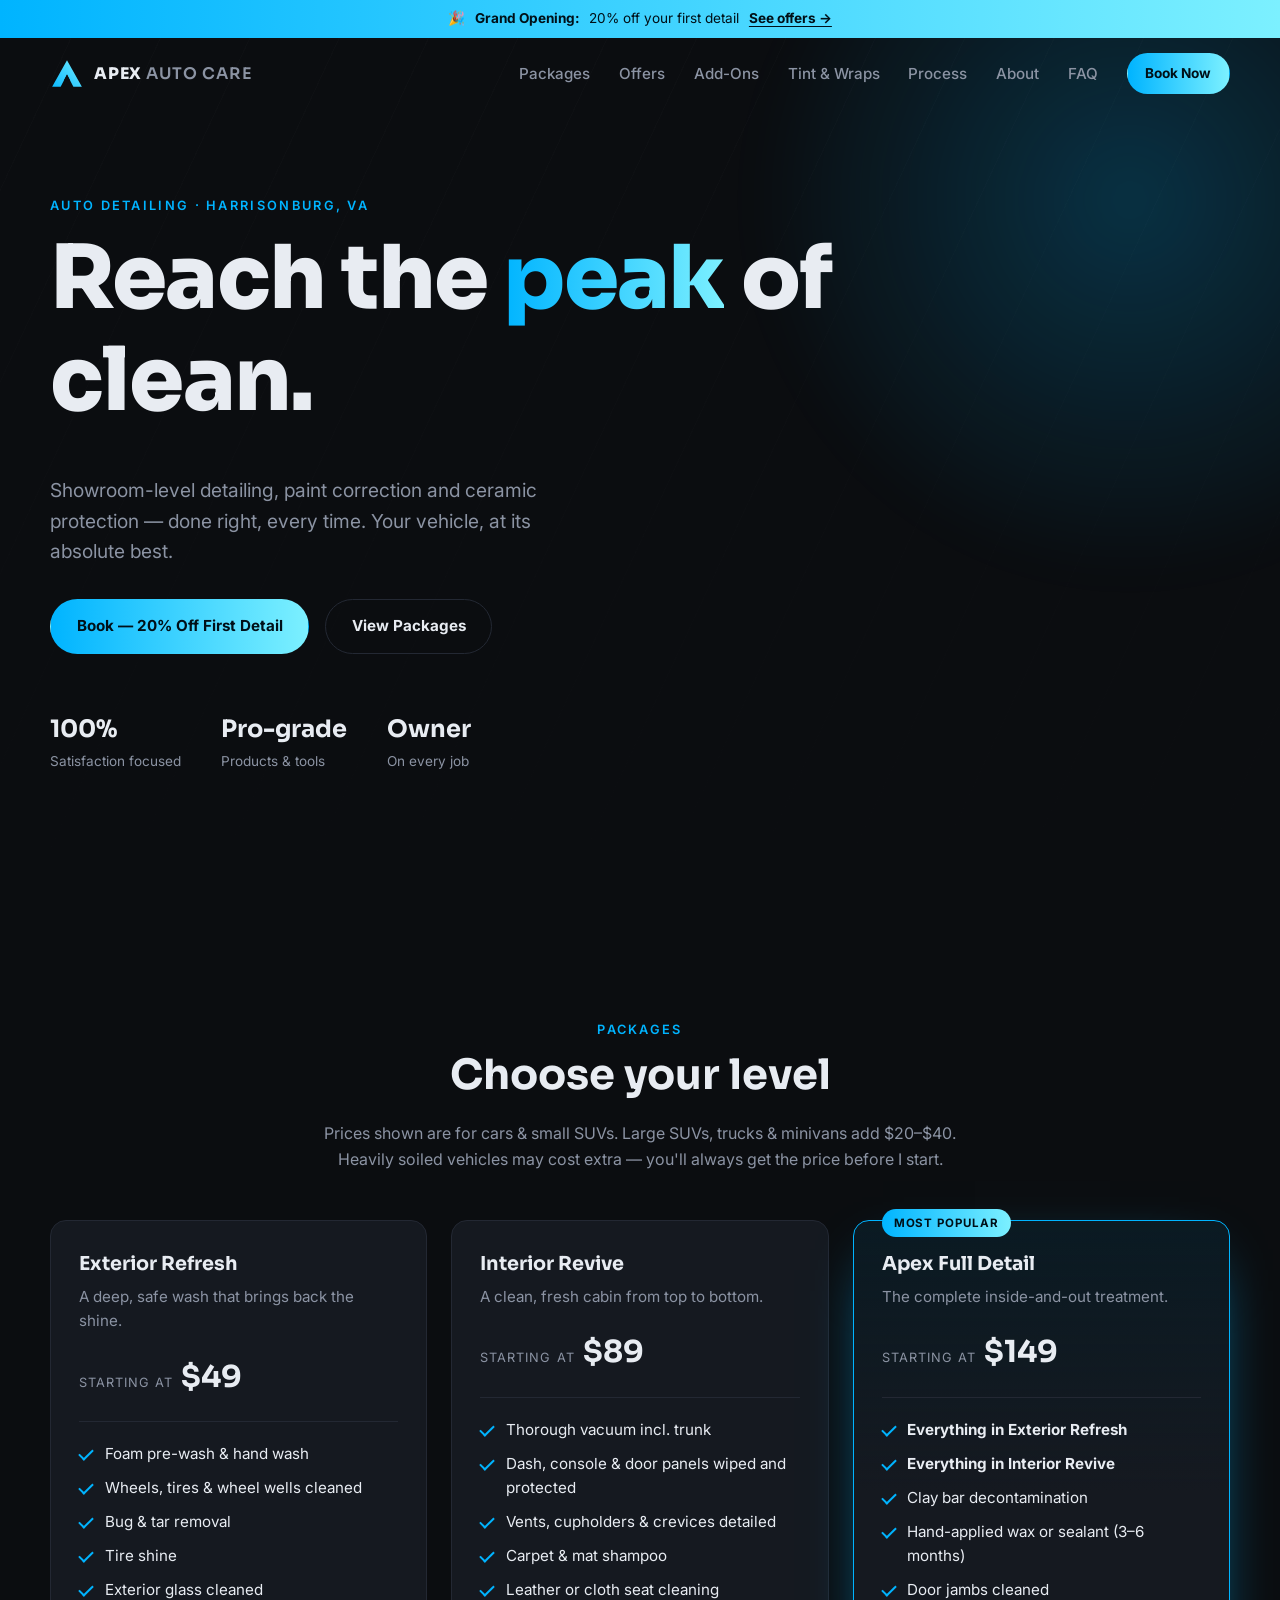
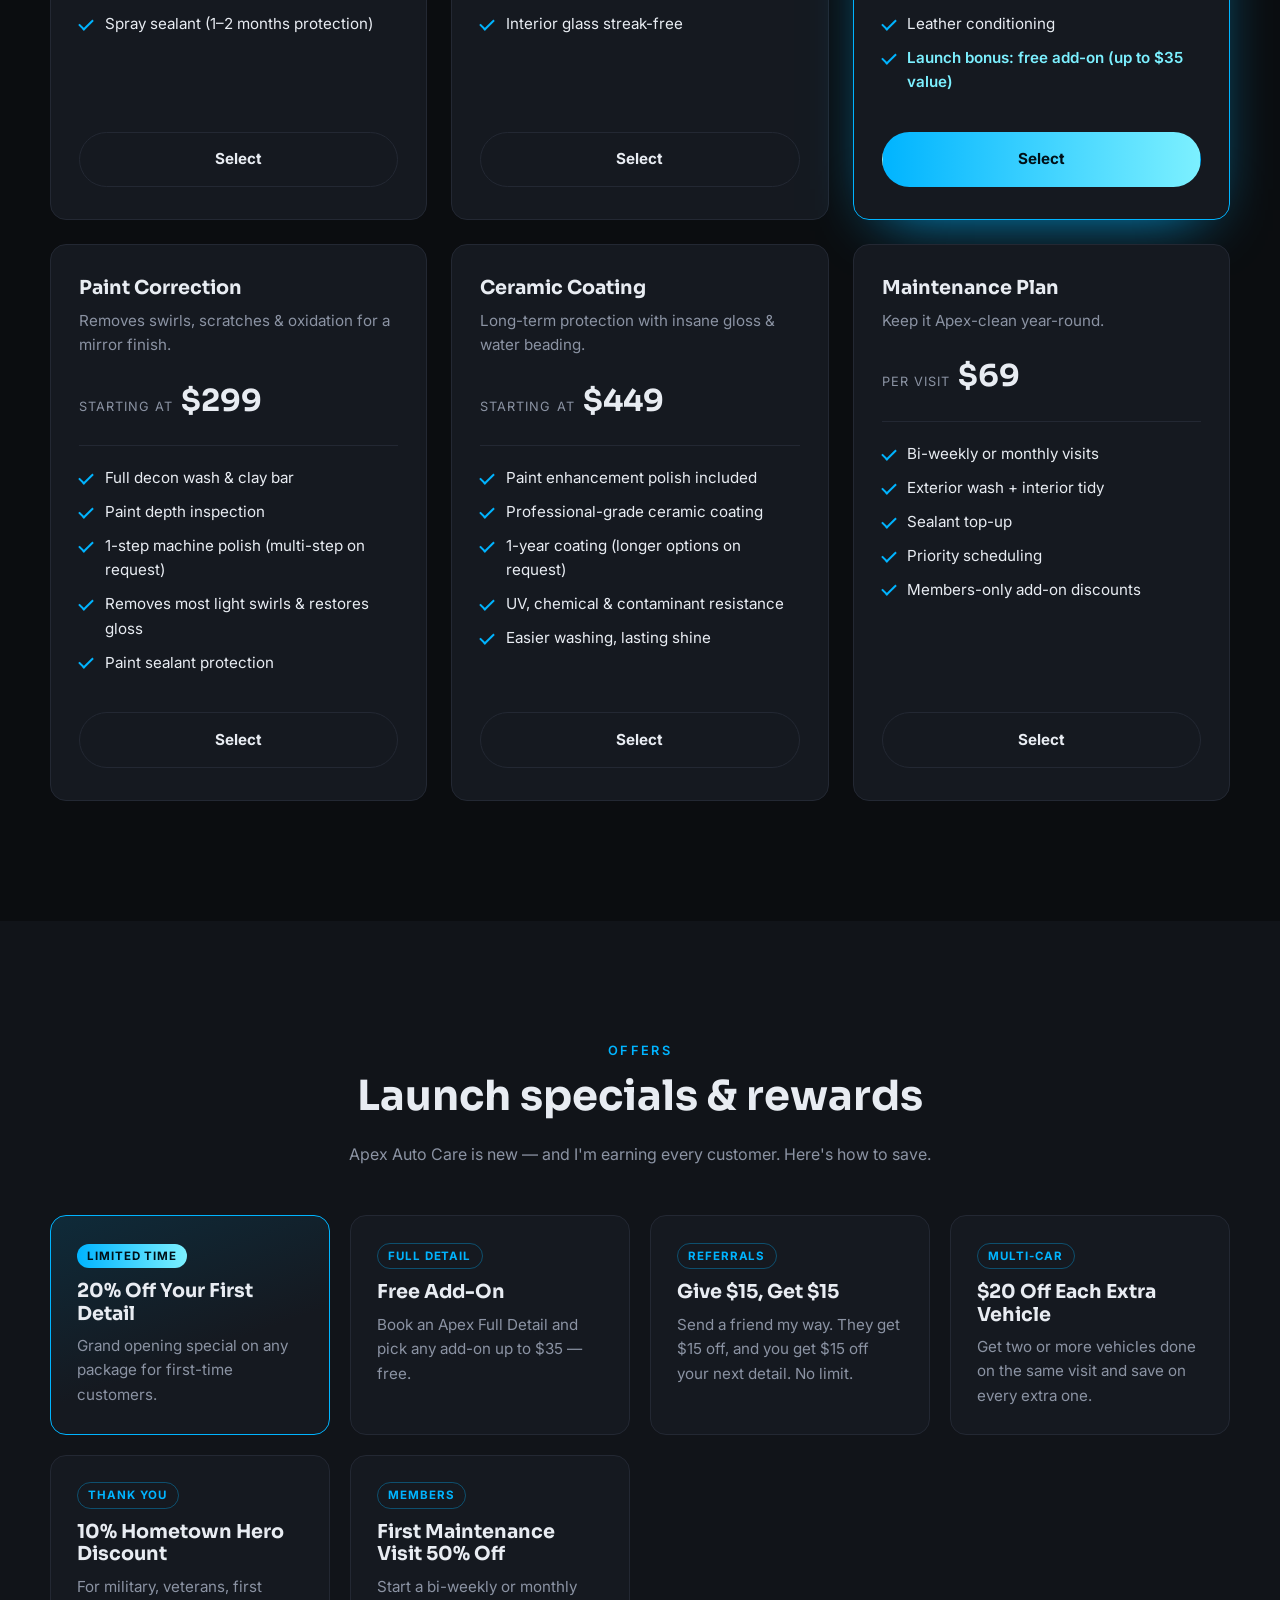
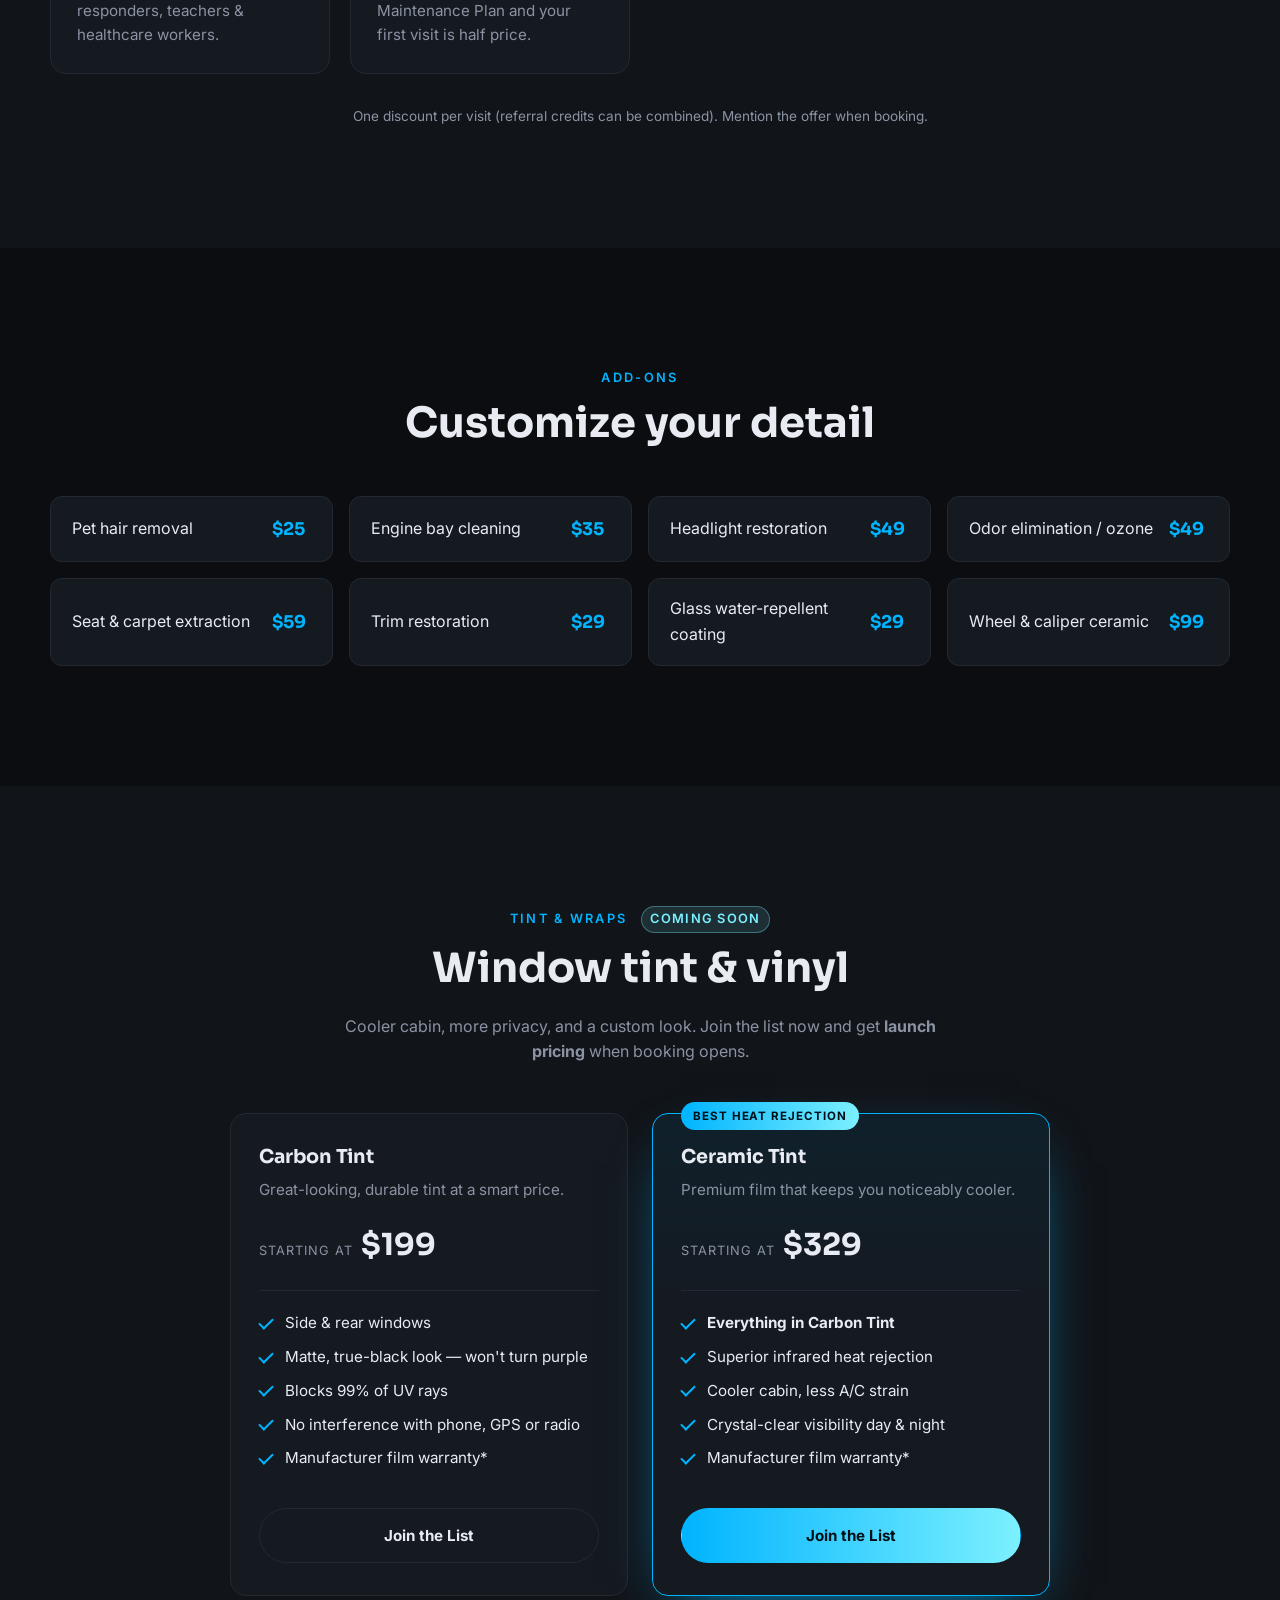
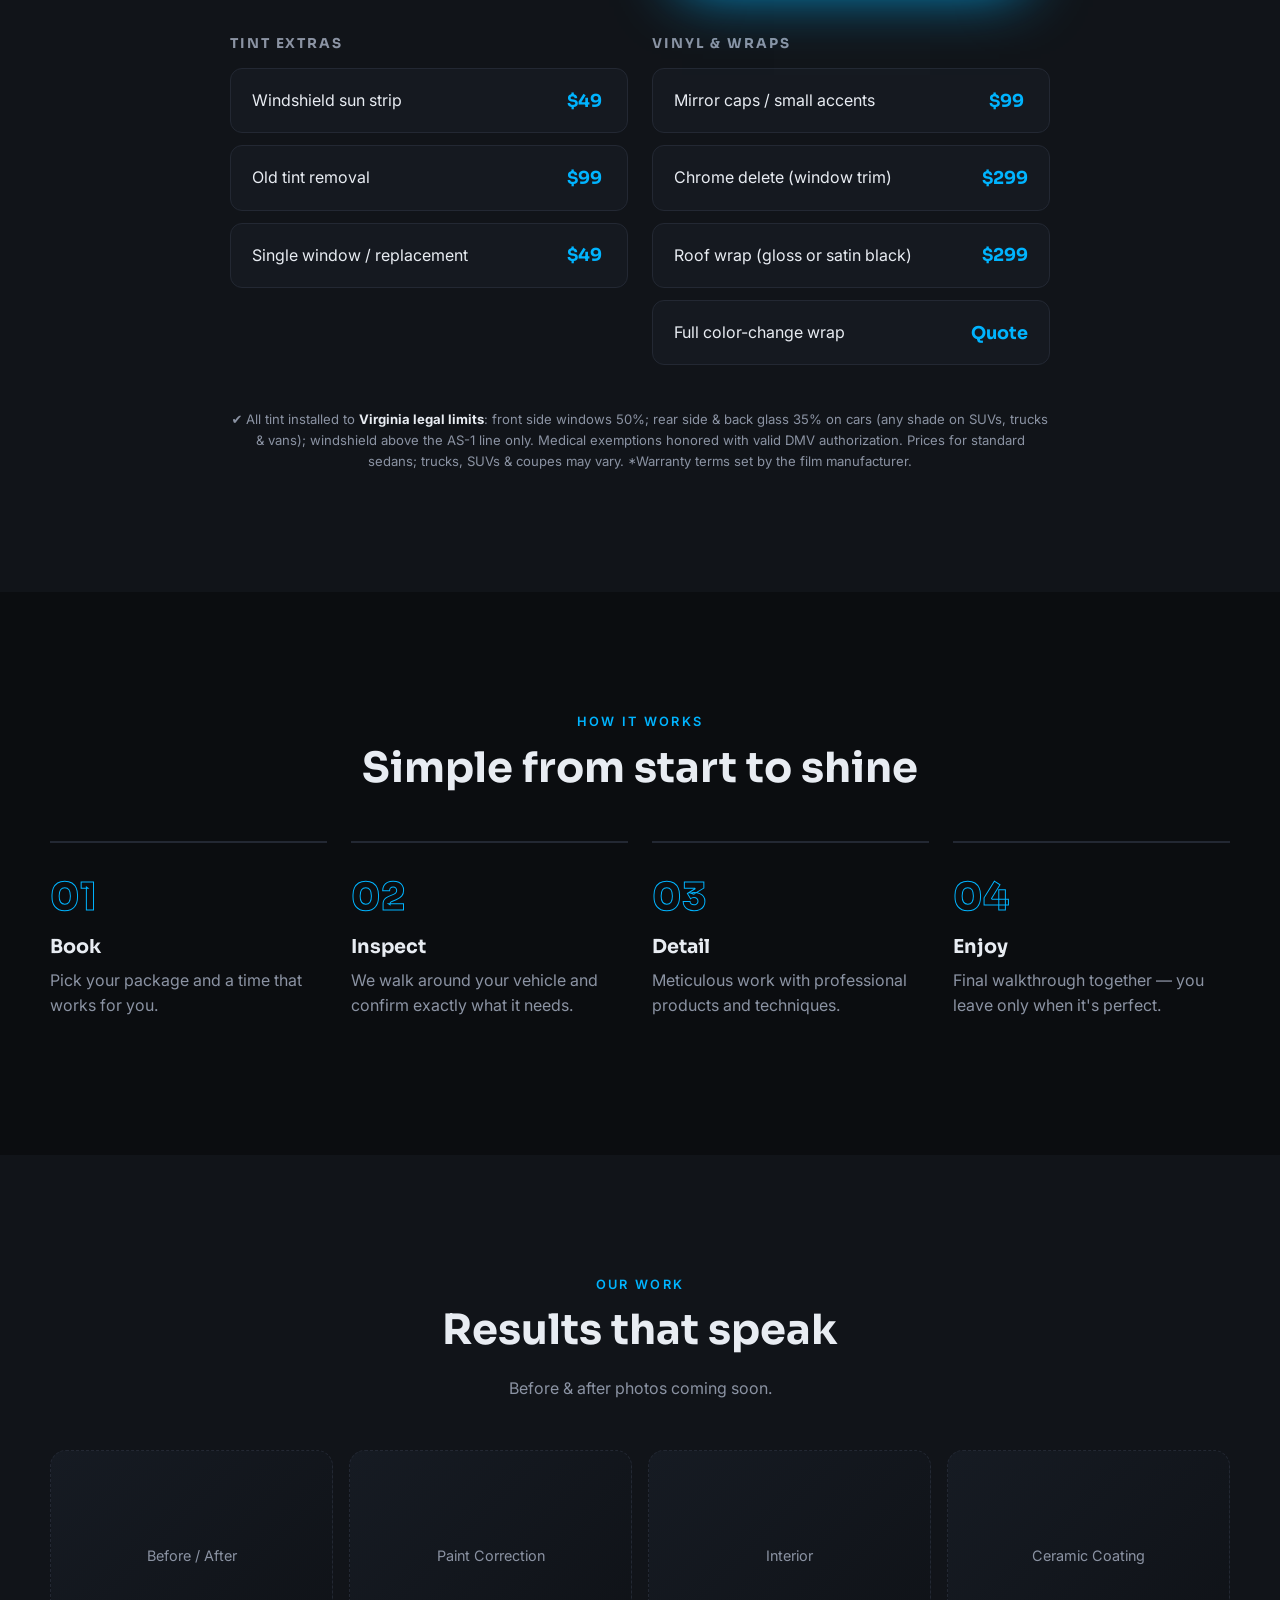
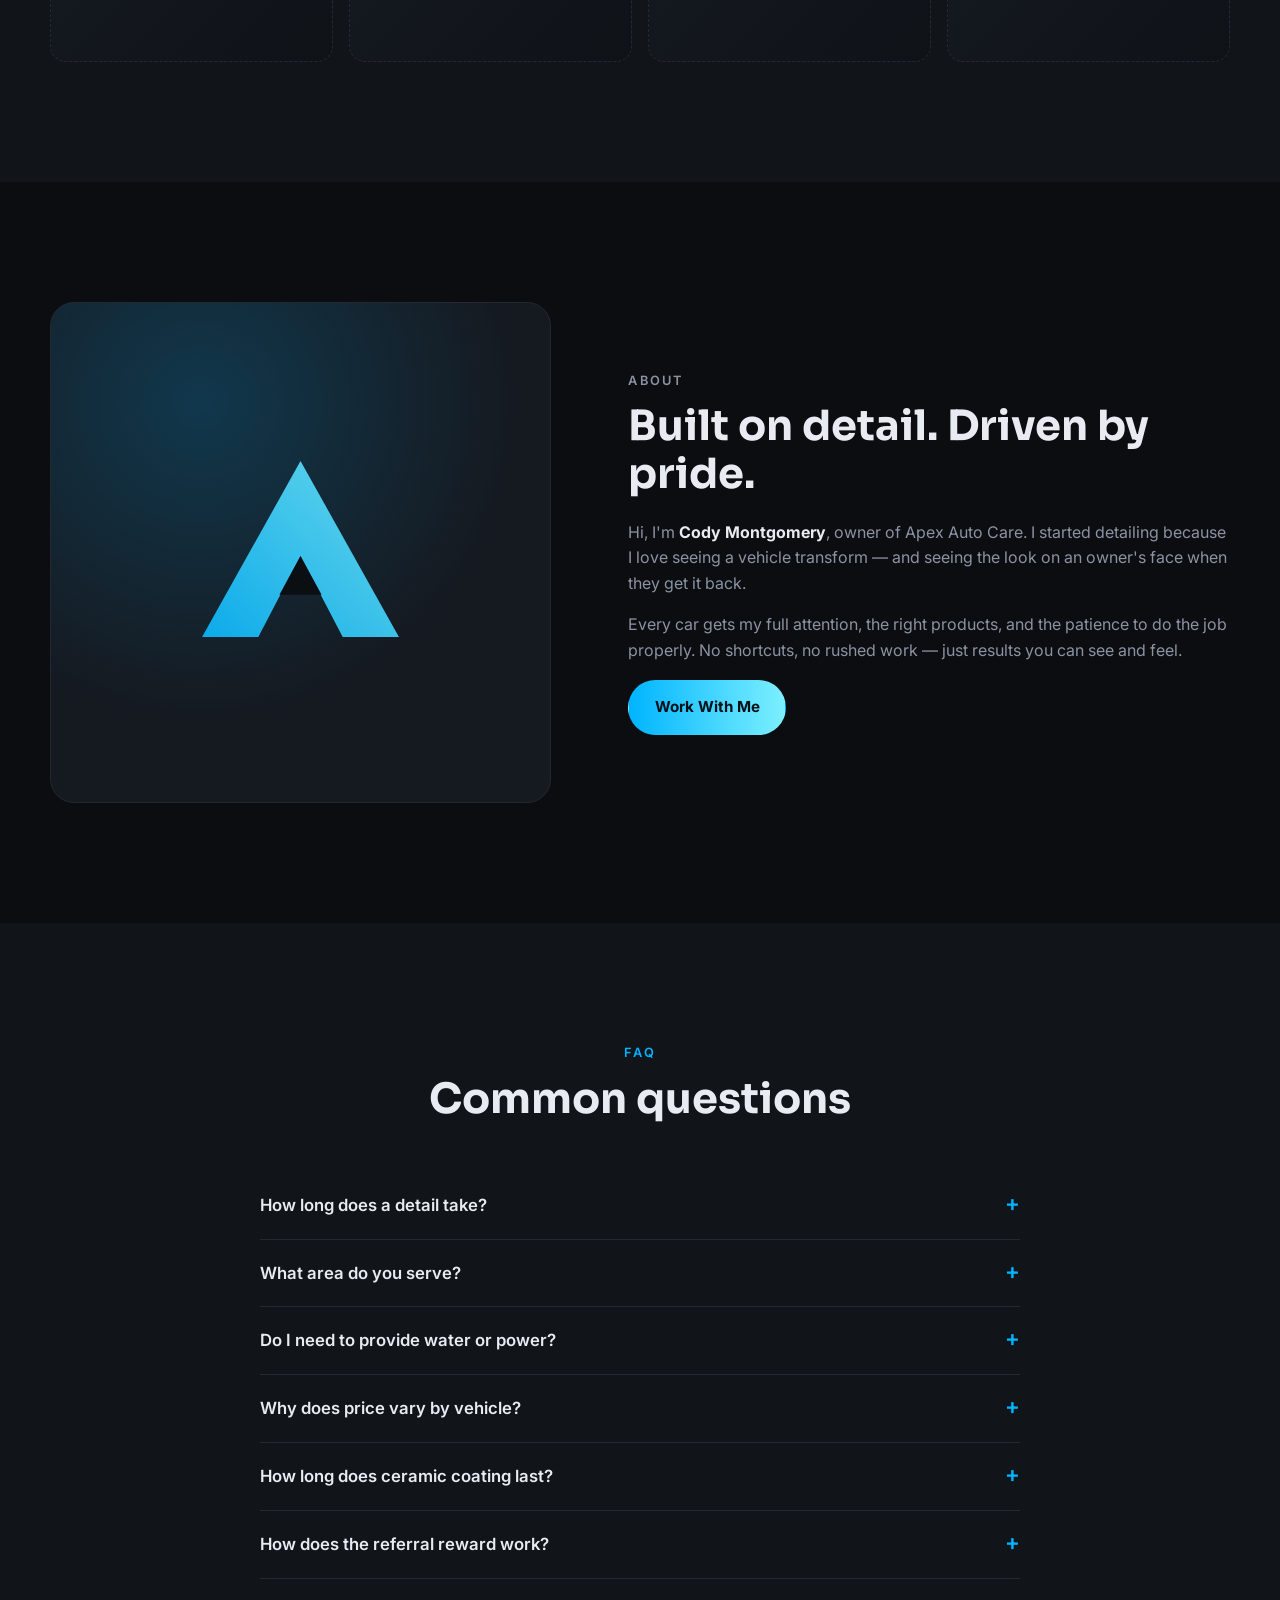
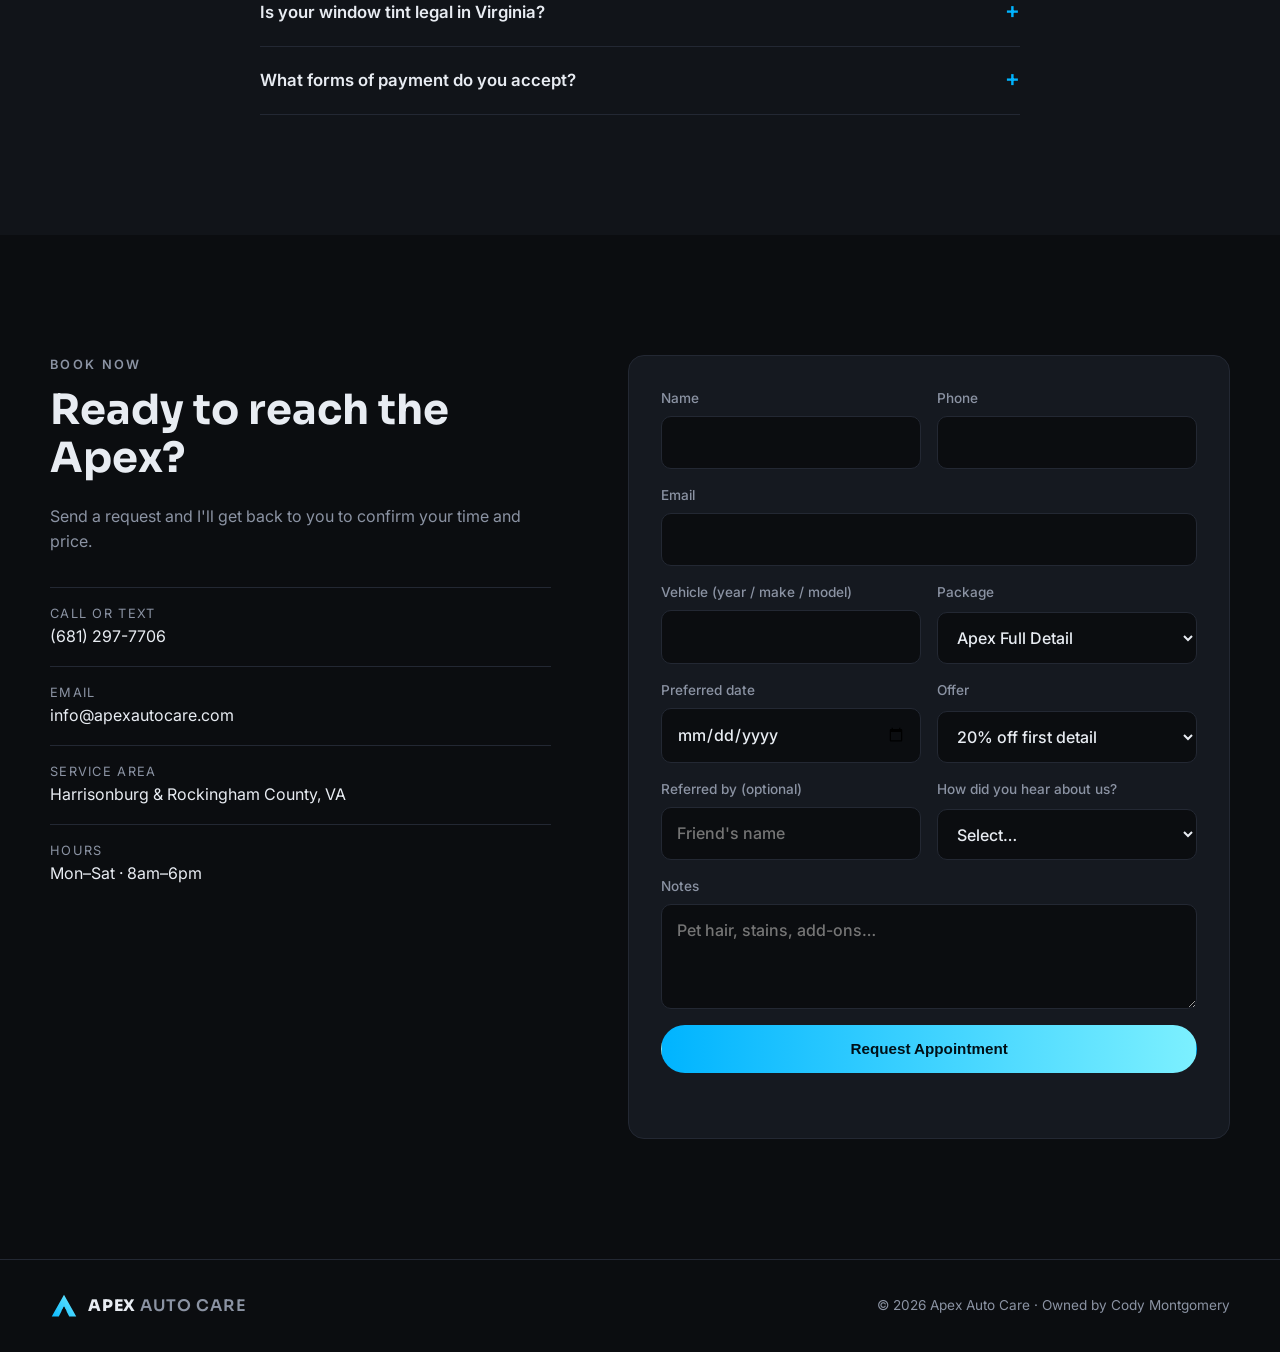
==== commit aa9b668d: "Add Tint & Wraps section (coming soon) with Virginia tint law info Co-Authored-By: Claude Opus 5.5 <" ====
--- a/index.html
+++ b/index.html
@@ -39,6 +39,7 @@
         <a href="#packages">Packages</a>
         <a href="#offers">Offers</a>
         <a href="#addons">Add-Ons</a>
+        <a href="#tint">Tint &amp; Wraps</a>
         <a href="#process">Process</a>
         <a href="#about">About</a>
         <a href="#faq">FAQ</a>
@@ -243,8 +244,68 @@
       </div>
     </section>
 
+    <!-- ===== TINT & WRAPS ===== -->
+    <!-- Remove the .soon badge and the "coming soon" line below once Cody is trained and booking tint/wrap jobs -->
+    <section class="section section--alt" id="tint">
+      <div class="container">
+        <div class="section__head">
+          <p class="eyebrow">Tint &amp; Wraps <span class="soon">Coming Soon</span></p>
+          <h2>Window tint &amp; vinyl</h2>
+          <p>Cooler cabin, more privacy, and a custom look. Join the list now and get <strong>launch pricing</strong> when booking opens.</p>
+        </div>
+
+        <div class="cards cards--two">
+          <article class="card">
+            <h3>Carbon Tint</h3>
+            <p class="card__desc">Great-looking, durable tint at a smart price.</p>
+            <p class="price"><span class="price__from">Starting at</span> <span class="price__amt">$199</span></p>
+            <ul class="checks">
+              <li>Side &amp; rear windows</li>
+              <li>Matte, true-black look — won't turn purple</li>
+              <li>Blocks 99% of UV rays</li>
+              <li>No interference with phone, GPS or radio</li>
+              <li>Manufacturer film warranty*</li>
+            </ul>
+            <a href="#book" class="btn btn--ghost btn--block" data-package="Window Tint">Join the List</a>
+          </article>
+          <article class="card card--featured">
+            <span class="badge">Best Heat Rejection</span>
+            <h3>Ceramic Tint</h3>
+            <p class="card__desc">Premium film that keeps you noticeably cooler.</p>
+            <p class="price"><span class="price__from">Starting at</span> <span class="price__amt">$329</span></p>
+            <ul class="checks">
+              <li><strong>Everything in Carbon Tint</strong></li>
+              <li>Superior infrared heat rejection</li>
+              <li>Cooler cabin, less A/C strain</li>
+              <li>Crystal-clear visibility day &amp; night</li>
+              <li>Manufacturer film warranty*</li>
+            </ul>
+            <a href="#book" class="btn btn--block" data-package="Window Tint">Join the List</a>
+          </article>
+        </div>
+
+        <div class="tint-grid">
+          <div>
+            <h3 class="mini-head">Tint extras</h3>
+            <div class="addon"><span>Windshield sun strip</span><span class="price__amt">$49</span></div>
+            <div class="addon"><span>Old tint removal</span><span class="price__amt">$99</span></div>
+            <div class="addon"><span>Single window / replacement</span><span class="price__amt">$49</span></div>
+          </div>
+          <div>
+            <h3 class="mini-head">Vinyl &amp; wraps</h3>
+            <div class="addon"><span>Mirror caps / small accents</span><span class="price__amt">$99</span></div>
+            <div class="addon"><span>Chrome delete (window trim)</span><span class="price__amt">$299</span></div>
+            <div class="addon"><span>Roof wrap (gloss or satin black)</span><span class="price__amt">$299</span></div>
+            <div class="addon"><span>Full color-change wrap</span><span class="price__amt">Quote</span></div>
+          </div>
+        </div>
+
+        <p class="legal">✔ All tint installed to <strong>Virginia legal limits</strong>: front side windows 50%; rear side &amp; back glass 35% on cars (any shade on SUVs, trucks &amp; vans); windshield above the AS-1 line only. Medical exemptions honored with valid DMV authorization. Prices for standard sedans; trucks, SUVs &amp; coupes may vary. *Warranty terms set by the film manufacturer.</p>
+      </div>
+    </section>
+
     <!-- ===== PROCESS ===== -->
-    <section class="section section--alt" id="process">
+    <section class="section" id="process">
       <div class="container">
         <div class="section__head">
           <p class="eyebrow">How It Works</p>
@@ -260,7 +321,7 @@
     </section>
 
     <!-- ===== GALLERY ===== -->
-    <section class="section" id="gallery">
+    <section class="section section--alt" id="gallery">
       <div class="container">
         <div class="section__head">
           <p class="eyebrow">Our Work</p>
@@ -278,7 +339,7 @@
     </section>
 
     <!-- ===== ABOUT ===== -->
-    <section class="section section--alt" id="about">
+    <section class="section" id="about">
       <div class="container about">
         <div class="about__img" aria-hidden="true">
           <img src="assets/logo.svg" alt="" />
@@ -294,7 +355,7 @@
     </section>
 
     <!-- ===== FAQ ===== -->
-    <section class="section" id="faq">
+    <section class="section section--alt" id="faq">
       <div class="container container--narrow">
         <div class="section__head">
           <p class="eyebrow">FAQ</p>
@@ -325,6 +386,10 @@
           <p>When someone books and puts your name in the "Referred by" box, they get $15 off and you get a $15 credit toward your next detail. Credits stack — refer three friends, save $45.</p>
         </details>
         <details>
+          <summary>Is your window tint legal in Virginia?</summary>
+          <p>Yes. Every install follows Virginia law: at least 50% light on front side windows, 35% on rear windows of cars (SUVs, trucks and vans can go darker in the back), and windshield tint only above the AS-1 line. I'll help you pick a shade that looks great and keeps you legal.</p>
+        </details>
+        <details>
           <summary>What forms of payment do you accept?</summary>
           <p>Cash, card and common payment apps. Payment is due when the job is complete.</p>
         </details>
@@ -332,7 +397,7 @@
     </section>
 
     <!-- ===== BOOK / CONTACT ===== -->
-    <section class="section section--alt" id="book">
+    <section class="section" id="book">
       <div class="container book">
         <div>
           <p class="eyebrow">Book Now</p>
@@ -364,6 +429,8 @@
                 <option>Paint Correction</option>
                 <option>Ceramic Coating</option>
                 <option>Maintenance Plan</option>
+                <option>Window Tint</option>
+                <option>Vinyl / Wrap</option>
                 <option>Not sure yet</option>
               </select>
             </label>
--- a/styles.css
+++ b/styles.css
@@ -166,6 +166,18 @@
   background: var(--card); border: 1px solid var(--line); border-radius: 12px; padding: 1.1rem 1.3rem;
 }
 .addon .price__amt { font-size: 1.1rem; color: var(--accent); }
+
+/* ===== Tint & Wraps ===== */
+.soon {
+  display: inline-block; margin-left: .5rem; padding: .15rem .55rem; border-radius: 999px; vertical-align: middle;
+  background: rgba(124,240,255,.12); color: var(--accent-2); border: 1px solid rgba(124,240,255,.35); letter-spacing: .1em;
+}
+.cards--two { grid-template-columns: repeat(auto-fit, minmax(290px, 1fr)); max-width: 820px; margin-inline: auto; }
+.tint-grid { display: grid; grid-template-columns: repeat(auto-fit, minmax(290px, 1fr)); gap: 1.5rem; max-width: 820px; margin: 2.5rem auto 0; }
+.tint-grid .addon { margin-bottom: .75rem; }
+.mini-head { font-size: .85rem; text-transform: uppercase; letter-spacing: .14em; color: var(--muted); margin-bottom: 1rem; }
+.legal { max-width: 820px; margin: 2rem auto 0; font-size: .82rem; color: var(--muted); text-align: center; }
+.legal strong { color: var(--text); }
 
 /* ===== Process ===== */
 .steps { list-style: none; padding: 0; margin: 0; display: grid; grid-template-columns: repeat(auto-fit, minmax(220px, 1fr)); gap: 1.5rem; }
@@ -237,7 +249,7 @@
 }
 
 /* ===== Responsive ===== */
-@media (max-width: 860px) {
+@media (max-width: 1060px) {
   .nav__toggle { display: block; }
   .nav__links {
     position: absolute; top: 100%; left: 0; right: 0; flex-direction: column; align-items: stretch; gap: 0;
